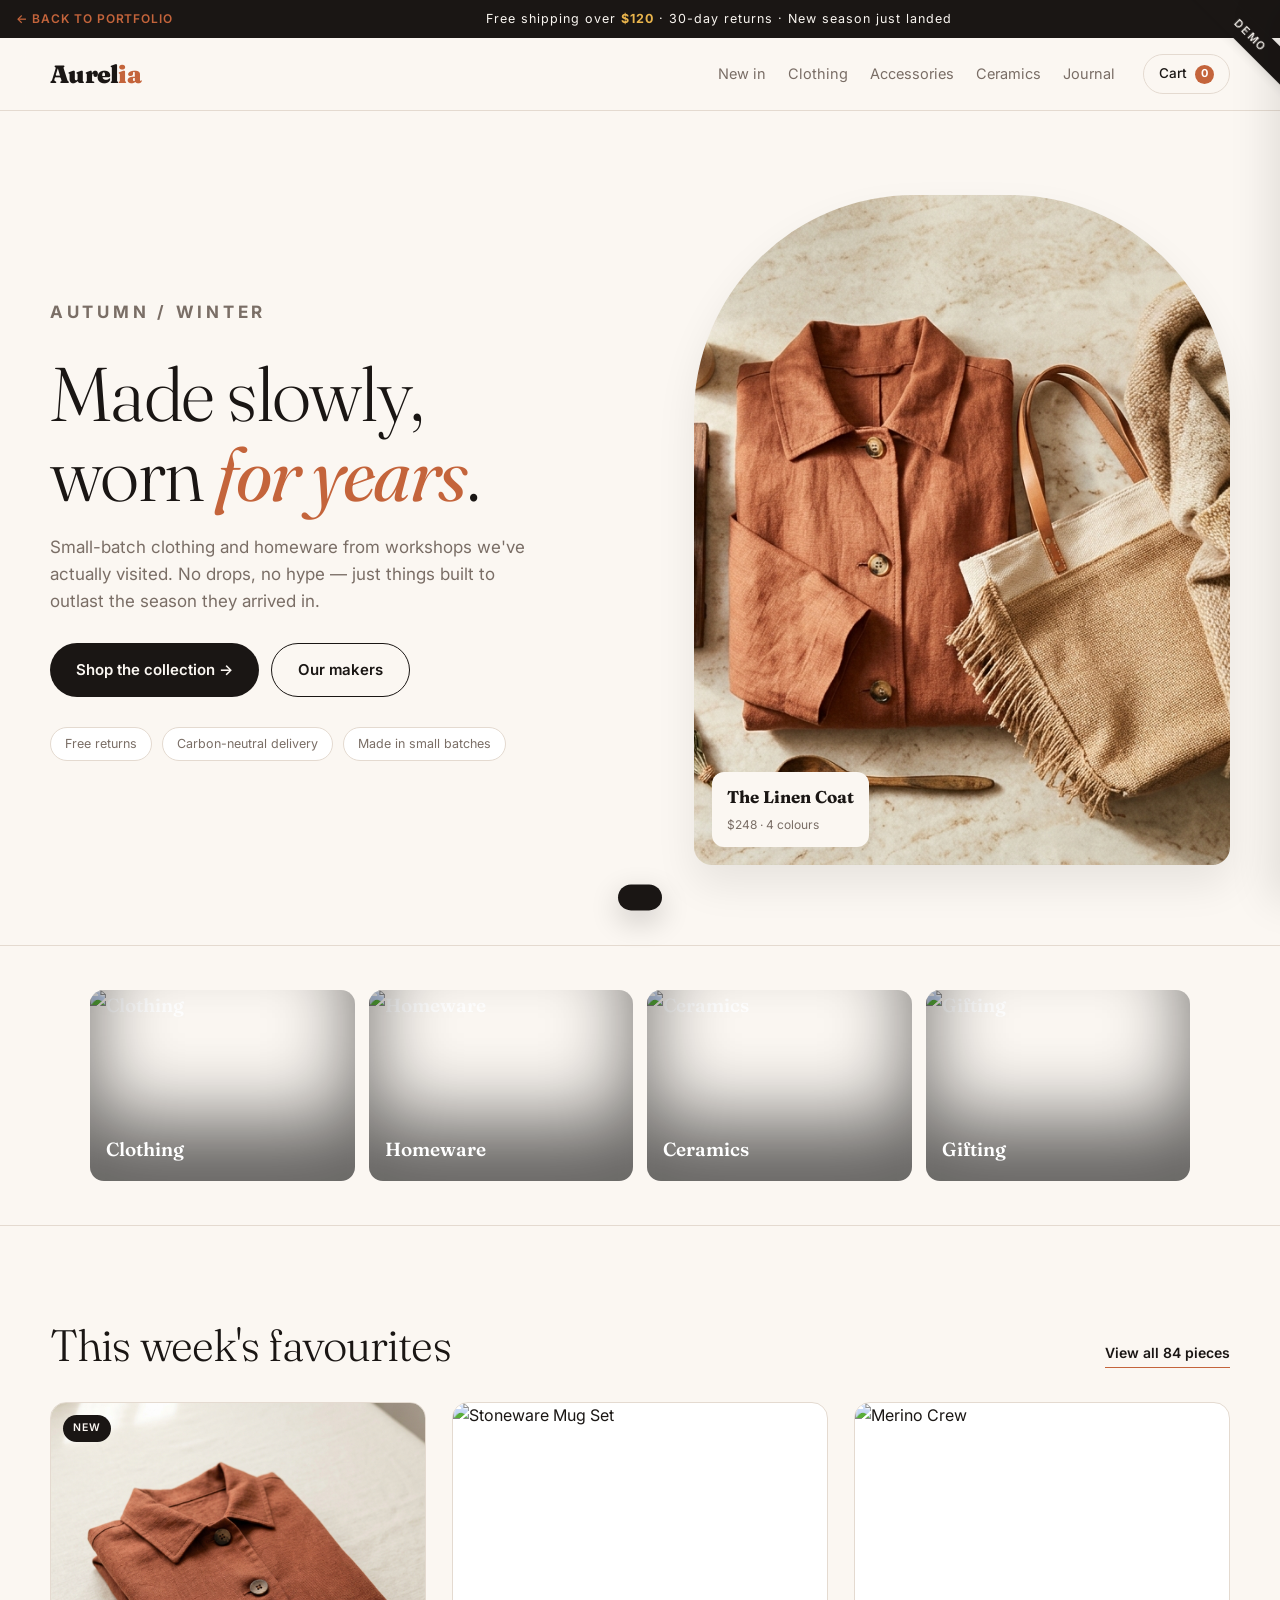
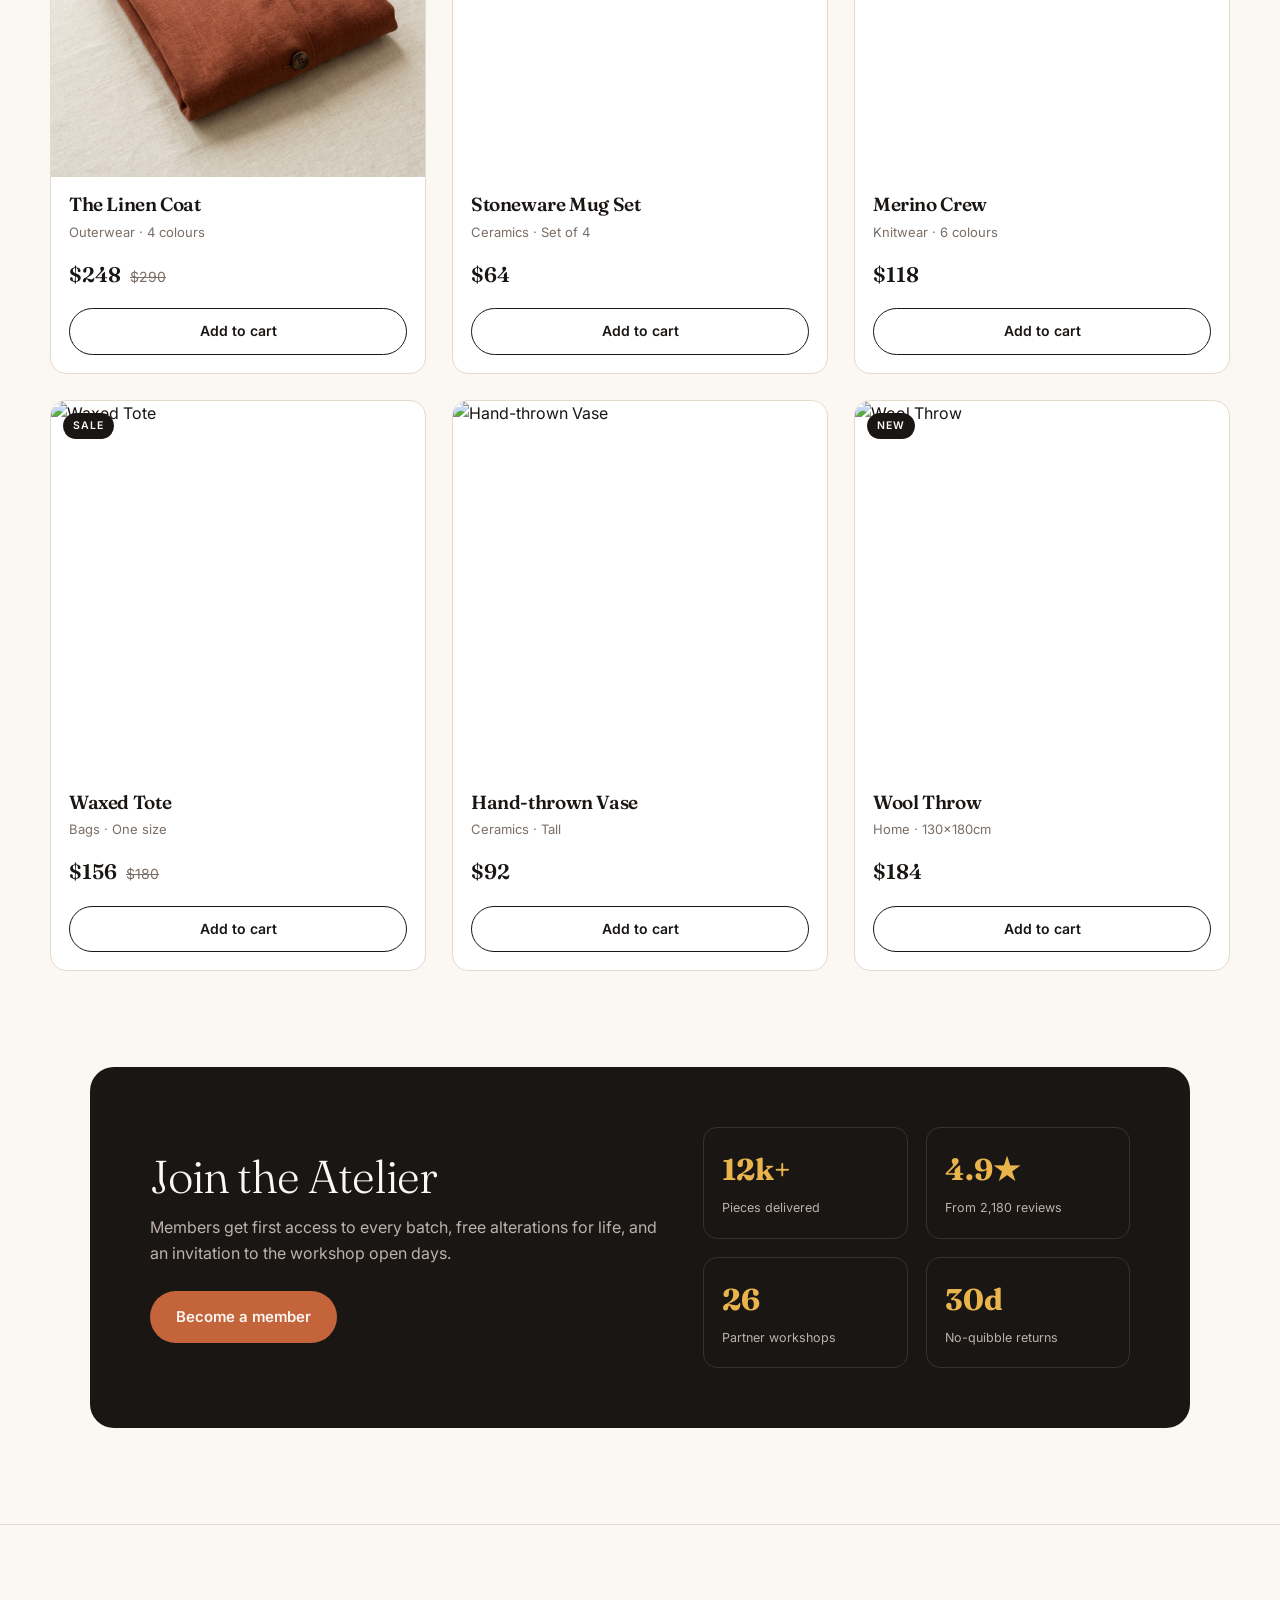
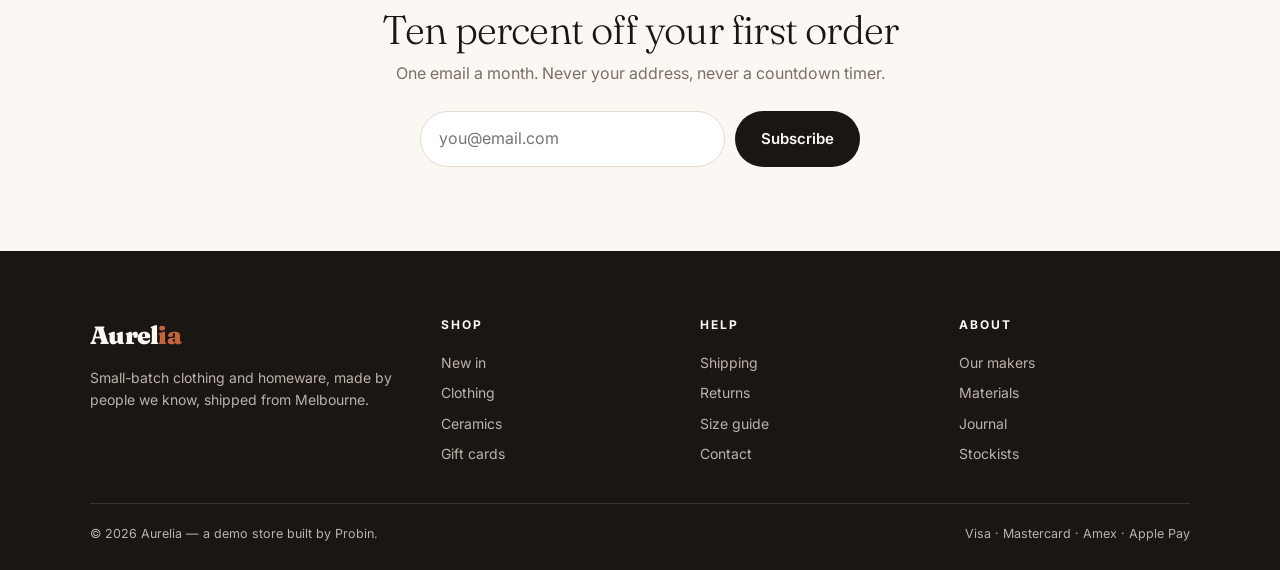
==== demos/ecommerce.html @ 13bdb017 "feat: improve all six portfolio demo websites with premium designs and high-quality imagery" ====
<!DOCTYPE html>
<html lang="en">
<head>
<meta charset="UTF-8" />
<meta name="viewport" content="width=device-width, initial-scale=1" />
<title>Aurelia — Online store demo</title>
<meta name="robots" content="noindex" />
<link rel="preconnect" href="https://fonts.googleapis.com" />
<link rel="preconnect" href="https://fonts.gstatic.com" crossorigin />
<link href="https://fonts.googleapis.com/css2?family=Fraunces:opsz,wght@9..144,300;9..144,400;9..144,600;9..144,900&family=Inter:wght@300;400;500;600;700&display=swap" rel="stylesheet" />
<style>
*,*::before,*::after{box-sizing:border-box}
*{margin:0;padding:0}
:root{
  --paper:#FBF7F2; --ink:#1A1614; --muted:#7A6E66; --line:#E4DAD0;
  --clay:#C4643B; --clay-dk:#A24E2B; --sage:#6F7A5A; --sage-dk:#566143;
}
body{background:var(--paper);color:var(--ink);font:400 16px/1.6 Inter,system-ui,sans-serif;-webkit-font-smoothing:antialiased;overflow-x:hidden}
img{display:block;width:100%;height:100%;object-fit:cover;transition:transform 0.6s cubic-bezier(0.16, 1, 0.3, 1)}
a{color:inherit;text-decoration:none}
button{font:inherit;color:inherit;background:none;border:none;cursor:pointer;outline:none}
h1,h2,h3{font-family:Fraunces,Georgia,serif;font-weight:400;line-height:1.05;letter-spacing:-.02em}

/* Scroll Animation classes */
.reveal {
  opacity: 0;
  transform: translateY(30px);
  transition: opacity 0.8s cubic-bezier(0.16, 1, 0.3, 1), transform 0.8s cubic-bezier(0.16, 1, 0.3, 1);
}
.reveal.active {
  opacity: 1;
  transform: translateY(0);
}

.wrap{width:100%;max-width:1180px;margin-inline:auto;padding-inline:clamp(18px,4vw,40px)}

.ribbon{position:fixed;right:-46px;top:22px;z-index:99;transform:rotate(45deg);background:var(--ink);color:var(--paper);
  font:600 11px/1 Inter,sans-serif;letter-spacing:.16em;text-transform:uppercase;padding:8px 56px;box-shadow: 0 2px 10px rgba(0,0,0,0.1)}

.back-to-portfolio{
  display:inline-flex;
  align-items:center;
  gap:6px;
  font-size:12px;
  font-weight:600;
  text-transform:uppercase;
  letter-spacing:0.08em;
  color:var(--clay);
  transition:color 0.25s, transform 0.25s;
}
.back-to-portfolio:hover{
  color:var(--ink);
  transform:translateX(-3px);
}

.bar{background:var(--ink);color:var(--paper);text-align:center;font-size:12.5px;letter-spacing:.08em;padding:9px 16px;display:flex;justify-content:space-between;align-items:center}
.bar b{color:#E9B44C}

header{position:sticky;top:0;z-index:50;background:color-mix(in srgb,var(--paper) 92%,transparent);
  backdrop-filter:blur(12px);border-bottom:1px solid var(--line);transition:background 0.3s}
.nav{display:flex;align-items:center;gap:28px;padding:16px 0}
.logo{font-family:Fraunces;font-weight:900;font-size:25px;letter-spacing:-.03em}
.logo span{color:var(--clay)}
.menu{display:flex;gap:22px;margin-left:auto;font-size:14.5px}
.menu a{position:relative;padding:4px 0;color:var(--muted);transition:color .2s}
.menu a::after{content:'';position:absolute;left:0;right:0;bottom:0;height:1px;background:var(--clay);transform:scaleX(0);transition:transform .3s}
.menu a:hover{color:var(--ink)}.menu a:hover::after{transform:scaleX(1)}
.tools{display:flex;align-items:center;gap:14px}
.cart{position:relative;display:flex;align-items:center;gap:8px;border:1px solid var(--line);border-radius:99px;padding:8px 15px;font-size:13.5px;font-weight:500;transition:all .25s;background:var(--paper)}
.cart:hover{border-color:var(--ink);transform:translateY(-1px);box-shadow:0 4px 10px rgba(0,0,0,0.05)}
.cart b{min-width:19px;height:19px;border-radius:99px;background:var(--clay);color:#fff;font-size:11px;display:grid;place-items:center;padding:0 4px}

/* Mobile Nav Toggle */
.burger{display:none;flex-direction:column;gap:5px;width:24px;height:24px;justify-content:center;cursor:pointer;z-index:100}
.burger span{display:block;width:100%;height:2px;background:var(--ink);transition:transform 0.3s, opacity 0.3s}

.mobile-overlay{
  position:fixed;inset:0;background:var(--paper);z-index:90;display:flex;flex-direction:column;justify-content:center;align-items:center;gap:28px;
  opacity:0;pointer-events:none;transition:opacity 0.3s ease;padding:40px;
}
.mobile-overlay.active{opacity:1;pointer-events:auto}
.mobile-overlay a{font-family:Fraunces;font-size:32px;color:var(--ink);transition:transform 0.3s}
.mobile-overlay a:hover{color:var(--clay);transform:scale(1.05)}

.hero{padding:clamp(40px,7vw,84px) 0 clamp(48px,7vw,80px)}
.hero-grid{display:grid;grid-template-columns:1.05fr .95fr;gap:clamp(24px,4vw,56px);align-items:center}
.eyebrow{font-size:12px;letter-spacing:.22em;text-transform:uppercase;color:var(--clay);font-weight:700;margin-bottom:18px}
.hero h1{font-size:clamp(40px,6.4vw,76px);margin-bottom:20px;font-weight:300}
.hero h1 em{font-style:italic;color:var(--clay);font-weight:400}
.hero p{color:var(--muted);font-size:17px;max-width:44ch;margin-bottom:28px}
.cta{display:flex;gap:12px;flex-wrap:wrap}
.btn{display:inline-flex;align-items:center;gap:9px;padding:14px 26px;border-radius:99px;font-weight:600;font-size:15px;transition:transform .25s,background .25s,color .25s}
.btn-fill{background:var(--ink);color:var(--paper)}
.btn-fill:hover{background:var(--clay);transform:translateY(-2px);box-shadow:0 8px 20px rgba(196,100,59,0.2)}
.btn-line{border:1px solid var(--ink)}
.btn-line:hover{background:var(--ink);color:var(--paper);transform:translateY(-2px)}
.hero-art{position:relative;aspect-ratio:4/5;border-radius:220px 220px 18px 18px;overflow:hidden;box-shadow: 0 20px 40px rgba(0,0,0,0.08)}
.hero-art img{width:100%;height:100%;object-fit:cover}
.hero-art .tagit{position:absolute;left:18px;bottom:18px;z-index:2;background:var(--paper);border-radius:12px;padding:11px 15px;box-shadow:0 10px 20px rgba(0,0,0,0.05)}
.hero-art .tagit b{display:block;font-family:Fraunces;font-size:17px}
.hero-art .tagit span{font-size:12px;color:var(--muted)}
.strip{display:flex;gap:10px;flex-wrap:wrap;margin-top:30px}
.strip span{font-size:12.5px;color:var(--muted);border:1px solid var(--line);border-radius:99px;padding:6px 14px;background:#fff}

.cats{padding:clamp(30px,4vw,44px) 0;border-block:1px solid var(--line)}
.cats-in{display:grid;grid-template-columns:repeat(4,1fr);gap:14px}
.cat{position:relative;aspect-ratio:1/.72;border-radius:14px;overflow:hidden;display:flex;align-items:flex-end;padding:16px;
  color:#fff;font-family:Fraunces;font-size:19px;font-weight:600;box-shadow:inset 0 -60px 80px rgba(0,0,0,0.6);transition:all 0.4s ease}
.cat img{position:absolute;inset:0;z-index:-1;width:100%;height:100%;object-fit:cover;transition:transform 0.6s}
.cat:hover{transform:translateY(-4px);box-shadow:inset 0 -60px 80px rgba(0,0,0,0.4), 0 10px 20px rgba(0,0,0,0.1)}
.cat:hover img{transform:scale(1.08)}

.sec{padding:clamp(56px,8vw,96px) 0}
.sec-head{display:flex;align-items:flex-end;justify-content:space-between;gap:20px;margin-bottom:34px;flex-wrap:wrap}
.sec-head h2{font-size:clamp(28px,4vw,44px);font-weight:300}
.sec-head a{font-size:14px;font-weight:600;border-bottom:1px solid var(--clay);padding-bottom:2px;transition:color 0.25s}
.sec-head a:hover{color:var(--clay)}
.grid{display:grid;grid-template-columns:repeat(3,1fr);gap:clamp(16px,2.2vw,26px)}
.card{background:#fff;border:1px solid var(--line);border-radius:16px;overflow:hidden;display:flex;flex-direction:column;transition:box-shadow .35s,transform .35s}
.card:hover{transform:translateY(-5px);box-shadow:0 22px 50px -28px rgba(26,22,20,.4)}
.shot{aspect-ratio:1/1;position:relative;overflow:hidden}
.shot img{width:100%;height:100%;object-fit:cover}
.badge{position:absolute;top:12px;left:12px;background:var(--ink);color:var(--paper);font-size:10.5px;letter-spacing:.1em;
  text-transform:uppercase;padding:5px 10px;border-radius:99px;font-weight:600;z-index:2}
.card-b{padding:18px;display:flex;flex-direction:column;gap:7px;flex:1}
.card-b h3{font-size:19px;font-family:Fraunces;font-weight:600}
.card-b .m{font-size:13px;color:var(--muted)}
.price{display:flex;align-items:baseline;gap:9px;margin-top:auto;padding-top:8px}
.price b{font-family:Fraunces;font-size:21px;font-weight:600}
.price s{color:var(--muted);font-size:14px}
.add{width:100%;margin-top:10px;padding:11px;border-radius:99px;border:1px solid var(--ink);font-weight:600;font-size:14px;transition:background .25s,color .25s}
.add:hover{background:var(--ink);color:var(--paper)}
.add.on{background:var(--sage);border-color:var(--sage);color:#fff}

.promo{background:var(--ink);color:var(--paper);border-radius:24px;padding:clamp(34px,5vw,60px);display:grid;
  grid-template-columns:1.1fr .9fr;gap:32px;align-items:center}
.promo h2{font-size:clamp(28px,4vw,46px);margin-bottom:14px;font-weight:300}
.promo p{color:#BDB2A9;margin-bottom:24px}
.promo .btn-fill{background:var(--clay)}
.promo .btn-fill:hover{background:#E9B44C;color:var(--ink)}
.promo-stats{display:grid;grid-template-columns:repeat(2,1fr);gap:18px}
.stat{border:1px solid #3A322D;border-radius:14px;padding:18px;transition:border-color 0.3s}
.stat:hover{border-color:var(--clay)}
.stat b{display:block;font-family:Fraunces;font-size:30px;color:#E9B44C}
.stat span{font-size:12.5px;color:#BDB2A9}

.news{text-align:center;padding:clamp(48px,7vw,84px) 0;border-top:1px solid var(--line)}
.news h2{font-size:clamp(26px,3.6vw,40px);margin-bottom:10px;font-weight:300}
.news p{color:var(--muted);margin-bottom:24px}
.form{display:flex;gap:10px;max-width:440px;margin-inline:auto}
.form input{flex:1;padding:14px 18px;border:1px solid var(--line);border-radius:99px;background:#fff;font:inherit}
.form input:focus{outline:none;border-color:var(--clay)}

footer{background:var(--ink);color:#BDB2A9;padding:clamp(40px,6vw,64px) 0 26px;font-size:14px}
.fgrid{display:grid;grid-template-columns:1.4fr repeat(3,1fr);gap:28px;margin-bottom:34px}
.fgrid h4{color:var(--paper);font-family:Inter;font-size:12px;letter-spacing:.16em;text-transform:uppercase;margin-bottom:14px}
.fgrid a{display:block;padding:4px 0;transition:color .2s}.fgrid a:hover{color:#E9B44C}
.fbase{border-top:1px solid #3A322D;padding-top:20px;display:flex;justify-content:space-between;gap:14px;flex-wrap:wrap;font-size:12.5px}

/* Toast styling */
.toast{position:fixed;left:50%;bottom:26px;transform:translate(-50%,140%);background:var(--ink);color:var(--paper);
  padding:13px 22px;border-radius:99px;font-size:14px;font-weight:500;z-index:100;transition:transform .45s cubic-bezier(.34,1.56,.64,1);box-shadow: 0 10px 30px rgba(0,0,0,0.2)}
.toast.on{transform:translate(-50%,0)}

/* Cart Drawer panel */
.cart-drawer{
  position:fixed;right:0;top:0;bottom:0;width:100%;max-width:420px;background:var(--paper);z-index:100;
  box-shadow:-10px 0 40px rgba(0,0,0,0.1);display:flex;flex-direction:column;
  transform:translateX(100%);transition:transform 0.4s cubic-bezier(0.16, 1, 0.3, 1);
}
.cart-drawer.active{transform:translateX(0)}
.cart-drawer-overlay{
  position:fixed;inset:0;background:rgba(0,0,0,0.4);z-index:99;
  opacity:0;pointer-events:none;transition:opacity 0.4s ease;
}
.cart-drawer-overlay.active{opacity:1;pointer-events:auto}
.cart-head{padding:24px;border-bottom:1px solid var(--line);display:flex;justify-content:space-between;align-items:center}
.cart-head h3{font-family:Fraunces;font-size:24px}
.cart-close{font-size:20px;cursor:pointer}
.cart-items{flex:1;overflow-y:auto;padding:24px;display:flex;flex-direction:column;gap:18px}
.cart-item{display:flex;gap:14px;align-items:center;border-bottom:1px solid var(--line);padding-bottom:14px}
.cart-item-img{width:64px;height:64px;border-radius:8px;overflow:hidden;background:#ccc}
.cart-item-info{flex:1}
.cart-item-info h4{font-size:15px;font-weight:600}
.cart-item-info p{font-size:12px;color:var(--muted)}
.cart-item-price{font-weight:600}
.cart-item-remove{font-size:12px;color:var(--clay);cursor:pointer;margin-top:4px;display:inline-block}
.cart-foot{padding:24px;border-top:1px solid var(--line);background:#fff}
.cart-total{display:flex;justify-content:space-between;font-weight:600;font-size:18px;margin-bottom:18px}
.cart-checkout{width:100%;background:var(--ink);color:var(--paper);padding:14px;border-radius:99px;font-weight:600;text-align:center;display:block}
.cart-checkout:hover{background:var(--clay);box-shadow:0 4px 12px rgba(196,100,59,0.2)}
.empty-cart-msg{text-align:center;color:var(--muted);margin-top:40px}

/* Quick Back to Top button */
.back-to-top{
  position:fixed;bottom:26px;right:26px;width:44px;height:44px;border-radius:50%;background:#fff;border:1px solid var(--line);
  display:grid;place-items:center;box-shadow:0 4px 12px rgba(0,0,0,0.05);z-index:45;cursor:pointer;
  opacity:0;transform:translateY(10px);transition:all 0.3s ease;
}
.back-to-top.active{opacity:1;transform:translateY(0)}
.back-to-top:hover{transform:translateY(-2px);border-color:var(--ink)}

@media(max-width:900px){
  .hero-grid,.promo{grid-template-columns:1fr}
  .grid{grid-template-columns:repeat(2,1fr)}
  .cats-in{grid-template-columns:repeat(2,1fr)}
  .fgrid{grid-template-columns:1fr 1fr}
  .menu{display:none}
  .burger{display:flex}
}
@media(max-width:560px){
  .grid{grid-template-columns:1fr}
  .hero-art{aspect-ratio:1/1;border-radius:18px}
  .bar{flex-direction:column;gap:6px;font-size:11.5px}
}
</style>
</head>
<body>
<div class="ribbon">Demo</div>
<div class="bar">
  <a href="../index.html#demos" class="back-to-portfolio">← Back to Portfolio</a>
  <span>Free shipping over <b>$120</b> · 30-day returns · New season just landed</span>
  <span style="opacity: 0"></span>
</div>

<header>
  <div class="wrap nav">
    <div class="logo">Aurel<span>ia</span></div>
    <nav class="menu">
      <a href="#shop">New in</a><a href="#shop">Clothing</a><a href="#shop">Accessories</a><a href="#shop">Ceramics</a><a href="#shop">Journal</a>
    </nav>
    <div class="tools">
      <button class="cart" id="cart-trigger">Cart <b id="count">0</b></button>
      <div class="burger" id="burger-menu">
        <span></span>
        <span></span>
        <span></span>
      </div>
    </div>
  </div>
</header>

<!-- Mobile Overlay Navigation -->
<div class="mobile-overlay" id="mobile-overlay">
  <a href="../index.html#demos" style="font-size: 16px; margin-bottom: 20px; font-family: Inter; font-weight: 600;">← Back to Portfolio</a>
  <a href="#shop" onclick="toggleMobileMenu()">New in</a>
  <a href="#shop" onclick="toggleMobileMenu()">Clothing</a>
  <a href="#shop" onclick="toggleMobileMenu()">Accessories</a>
  <a href="#shop" onclick="toggleMobileMenu()">Ceramics</a>
  <a href="#shop" onclick="toggleMobileMenu()">Journal</a>
</div>

<!-- Cart Drawer -->
<div class="cart-drawer-overlay" id="cart-overlay"></div>
<div class="cart-drawer" id="cart-drawer">
  <div class="cart-head">
    <h3>Shopping Bag</h3>
    <button class="cart-close" id="cart-close">✕</button>
  </div>
  <div class="cart-items" id="cart-drawer-items">
    <p class="empty-cart-msg">Your shopping bag is empty.</p>
  </div>
  <div class="cart-foot">
    <div class="cart-total">
      <span>Subtotal</span>
      <span id="cart-subtotal">$0</span>
    </div>
    <button class="cart-checkout" onclick="checkout()">Proceed to Checkout</button>
  </div>
</div>

<section class="hero wrap reveal">
  <div class="hero-grid">
    <div>
      <p class="eyebrow">Autumn / Winter</p>
      <h1>Made slowly,<br />worn <em>for years</em>.</h1>
      <p>Small-batch clothing and homeware from workshops we've actually visited. No drops, no hype — just things built to outlast the season they arrived in.</p>
      <div class="cta">
        <a class="btn btn-fill" href="#shop">Shop the collection →</a>
        <a class="btn btn-line" href="#">Our makers</a>
      </div>
      <div class="strip"><span>Free returns</span><span>Carbon-neutral delivery</span><span>Made in small batches</span></div>
    </div>
    <div class="hero-art">
      <img src="img/hero_store.jpg" alt="Aurelia lifestyle collection" loading="eager" />
      <div class="tagit"><b>The Linen Coat</b><span>$248 · 4 colours</span></div>
    </div>
  </div>
</section>

<section class="cats reveal">
  <div class="wrap cats-in">
    <a class="cat" href="#shop">
      <img src="https://images.unsplash.com/photo-1434389677669-e08b4cac3105?q=80&w=600&auto=format&fit=crop" alt="Clothing" />
      Clothing
    </a>
    <a class="cat" href="#shop">
      <img src="https://images.unsplash.com/photo-1513519245088-0e12902e5a38?q=80&w=600&auto=format&fit=crop" alt="Homeware" />
      Homeware
    </a>
    <a class="cat" href="#shop">
      <img src="https://images.unsplash.com/photo-1612196808214-b8e1d6145a8c?q=80&w=600&auto=format&fit=crop" alt="Ceramics" />
      Ceramics
    </a>
    <a class="cat" href="#shop">
      <img src="https://images.unsplash.com/photo-1549465220-1a8b9238cd48?q=80&w=600&auto=format&fit=crop" alt="Gifting" />
      Gifting
    </a>
  </div>
</section>

<section class="sec wrap reveal" id="shop">
  <div class="sec-head">
    <h2>This week's favourites</h2>
    <a href="#">View all 84 pieces</a>
  </div>
  <div class="grid" id="grid"></div>
</section>

<section class="wrap reveal" style="padding-bottom:clamp(56px,8vw,96px)">
  <div class="promo">
    <div>
      <h2>Join the Atelier</h2>
      <p>Members get first access to every batch, free alterations for life, and an invitation to the workshop open days.</p>
      <a class="btn btn-fill" href="#">Become a member</a>
    </div>
    <div class="promo-stats">
      <div class="stat"><b>12k+</b><span>Pieces delivered</span></div>
      <div class="stat"><b>4.9★</b><span>From 2,180 reviews</span></div>
      <div class="stat"><b>26</b><span>Partner workshops</span></div>
      <div class="stat"><b>30d</b><span>No-quibble returns</span></div>
    </div>
  </div>
</section>

<section class="news reveal">
  <div class="wrap">
    <h2>Ten percent off your first order</h2>
    <p>One email a month. Never your address, never a countdown timer.</p>
    <form class="form" onsubmit="event.preventDefault();toast('Thanks — check your inbox for the code.')">
      <input type="email" placeholder="you@email.com" required aria-label="Email" />
      <button class="btn btn-fill" type="submit">Subscribe</button>
    </form>
  </div>
</section>

<footer>
  <div class="wrap">
    <div class="fgrid">
      <div>
        <div class="logo" style="color:var(--paper);margin-bottom:12px">Aurel<span>ia</span></div>
        <p style="max-width:34ch">Small-batch clothing and homeware, made by people we know, shipped from Melbourne.</p>
      </div>
      <div><h4>Shop</h4><a href="#">New in</a><a href="#">Clothing</a><a href="#">Ceramics</a><a href="#">Gift cards</a></div>
      <div><h4>Help</h4><a href="#">Shipping</a><a href="#">Returns</a><a href="#">Size guide</a><a href="#">Contact</a></div>
      <div><h4>About</h4><a href="#">Our makers</a><a href="#">Materials</a><a href="#">Journal</a><a href="#">Stockists</a></div>
    </div>
    <div class="fbase">
      <span>© 2026 Aurelia — a demo store built by Probin.</span>
      <span>Visa · Mastercard · Amex · Apple Pay</span>
    </div>
  </div>
</footer>

<div class="toast" id="toast"></div>
<button class="back-to-top" id="back-to-top" aria-label="Scroll to top">↑</button>

<script>
const PRODUCTS = [
  { n:'The Linen Coat',      c:'Outerwear · 4 colours', p:248, was:290, tag:'New',  img:'img/product_1.jpg' },
  { n:'Stoneware Mug Set',   c:'Ceramics · Set of 4',   p:64,  tag:'',     img:'https://images.unsplash.com/photo-1514228742587-6b1558fcca3d?q=80&w=600&auto=format&fit=crop' },
  { n:'Merino Crew',         c:'Knitwear · 6 colours',  p:118, tag:'',     img:'https://images.unsplash.com/photo-1620799140408-edc6dcb6d633?q=80&w=600&auto=format&fit=crop' },
  { n:'Waxed Tote',          c:'Bags · One size',       p:156, was:180, tag:'Sale', img:'https://images.unsplash.com/photo-1544816155-12df9643f363?q=80&w=600&auto=format&fit=crop' },
  { n:'Hand-thrown Vase',    c:'Ceramics · Tall',       p:92,  tag:'',     img:'https://images.unsplash.com/photo-1578500494198-246f612d3b3d?q=80&w=600&auto=format&fit=crop' },
  { n:'Wool Throw',          c:'Home · 130×180cm',      p:184, tag:'New',  img:'https://images.unsplash.com/photo-1580301762395-21ce84d00bc6?q=80&w=600&auto=format&fit=crop' }
];

let cartList = [];

// Render grid
document.getElementById('grid').innerHTML = PRODUCTS.map((p, i) => `
  <article class="card">
    <div class="shot">
      ${p.tag ? `<span class="badge">${p.tag}</span>` : ''}
      <img src="${p.img}" alt="${p.n}" loading="lazy" />
    </div>
    <div class="card-b">
      <h3>${p.n}</h3>
      <p class="m">${p.c}</p>
      <div class="price"><b>$${p.p}</b>${p.was ? `<s>$${p.was}</s>` : ''}</div>
      <button class="add" data-i="${i}">Add to cart</button>
    </div>
  </article>`).join('');

// Navigation Interactions
const burgerMenu = document.getElementById('burger-menu');
const mobileOverlay = document.getElementById('mobile-overlay');

function toggleMobileMenu() {
  const isActive = mobileOverlay.classList.toggle('active');
  burgerMenu.children[0].style.transform = isActive ? 'rotate(45deg) translate(5px, 5px)' : 'none';
  burgerMenu.children[1].style.opacity = isActive ? '0' : '1';
  burgerMenu.children[2].style.transform = isActive ? 'rotate(-45deg) translate(5px, -5px)' : 'none';
}
burgerMenu.addEventListener('click', toggleMobileMenu);

// Cart drawer state management
const cartTrigger = document.getElementById('cart-trigger');
const cartDrawer = document.getElementById('cart-drawer');
const cartOverlay = document.getElementById('cart-overlay');
const cartClose = document.getElementById('cart-close');
const cartDrawerItems = document.getElementById('cart-drawer-items');
const cartSubtotalElement = document.getElementById('cart-subtotal');
const countElement = document.getElementById('count');

function updateCartUI() {
  const totalItemsCount = cartList.reduce((acc, curr) => acc + curr.quantity, 0);
  countElement.textContent = totalItemsCount;

  if (cartList.length === 0) {
    cartDrawerItems.innerHTML = `<p class="empty-cart-msg">Your shopping bag is empty.</p>`;
    cartSubtotalElement.textContent = '$0';
    return;
  }

  cartDrawerItems.innerHTML = cartList.map((item, index) => `
    <div class="cart-item">
      <div class="cart-item-img">
        <img src="${item.img}" alt="${item.n}" />
      </div>
      <div class="cart-item-info">
        <h4>${item.n}</h4>
        <p>${item.c}</p>
        <span class="cart-item-remove" onclick="removeFromCart(${index})">Remove</span>
      </div>
      <div class="cart-item-price">
        $${item.p} <small style="color:var(--muted)">x${item.quantity}</small>
      </div>
    </div>
  `).join('');

  const subtotal = cartList.reduce((acc, curr) => acc + (curr.p * curr.quantity), 0);
  cartSubtotalElement.textContent = `$${subtotal}`;
}

window.removeFromCart = function(index) {
  cartList.splice(index, 1);
  updateCartUI();
  toast('Item removed from cart');
};

document.getElementById('grid').addEventListener('click', e => {
  const b = e.target.closest('.add');
  if (!b) return;
  const productIndex = parseInt(b.dataset.i, 10);
  const selectedProduct = PRODUCTS[productIndex];
  
  const existingItemIndex = cartList.findIndex(item => item.n === selectedProduct.n);
  if (existingItemIndex > -1) {
    cartList[existingItemIndex].quantity += 1;
  } else {
    cartList.push({ ...selectedProduct, quantity: 1 });
  }

  b.textContent = 'Added ✓'; b.classList.add('on');
  setTimeout(() => { b.textContent = 'Add to cart'; b.classList.remove('on'); }, 1400);
  toast(`${selectedProduct.n} added to bag.`);
  updateCartUI();
});

cartTrigger.addEventListener('click', () => {
  cartDrawer.classList.add('active');
  cartOverlay.classList.add('active');
});

const closeCart = () => {
  cartDrawer.classList.remove('active');
  cartOverlay.classList.remove('active');
};

cartClose.addEventListener('click', closeCart);
cartOverlay.addEventListener('click', closeCart);

window.checkout = function() {
  if (cartList.length === 0) {
    toast("Add some items first!");
    return;
  }
  toast("Directing you to checkout... (Demo only)");
};

function toast(msg){
  const t = document.getElementById('toast');
  t.textContent = msg; t.classList.add('on');
  clearTimeout(window._tt);
  window._tt = setTimeout(() => t.classList.remove('on'), 2600);
}

// Scroll Reveal Observer
const revealElements = document.querySelectorAll('.reveal');
const observer = new IntersectionObserver((entries) => {
  entries.forEach(entry => {
    if (entry.isIntersecting) {
      entry.target.classList.add('active');
    }
  });
}, { threshold: 0.1 });

revealElements.forEach(el => observer.observe(el));

// Back to Top functionality
const backToTopBtn = document.getElementById('back-to-top');
window.addEventListener('scroll', () => {
  if (window.scrollY > 400) {
    backToTopBtn.classList.add('active');
  } else {
    backToTopBtn.classList.remove('active');
  }
});
backToTopBtn.addEventListener('click', () => {
  window.scrollTo({ top: 0, behavior: 'smooth' });
});
</script>
</body>
</html>
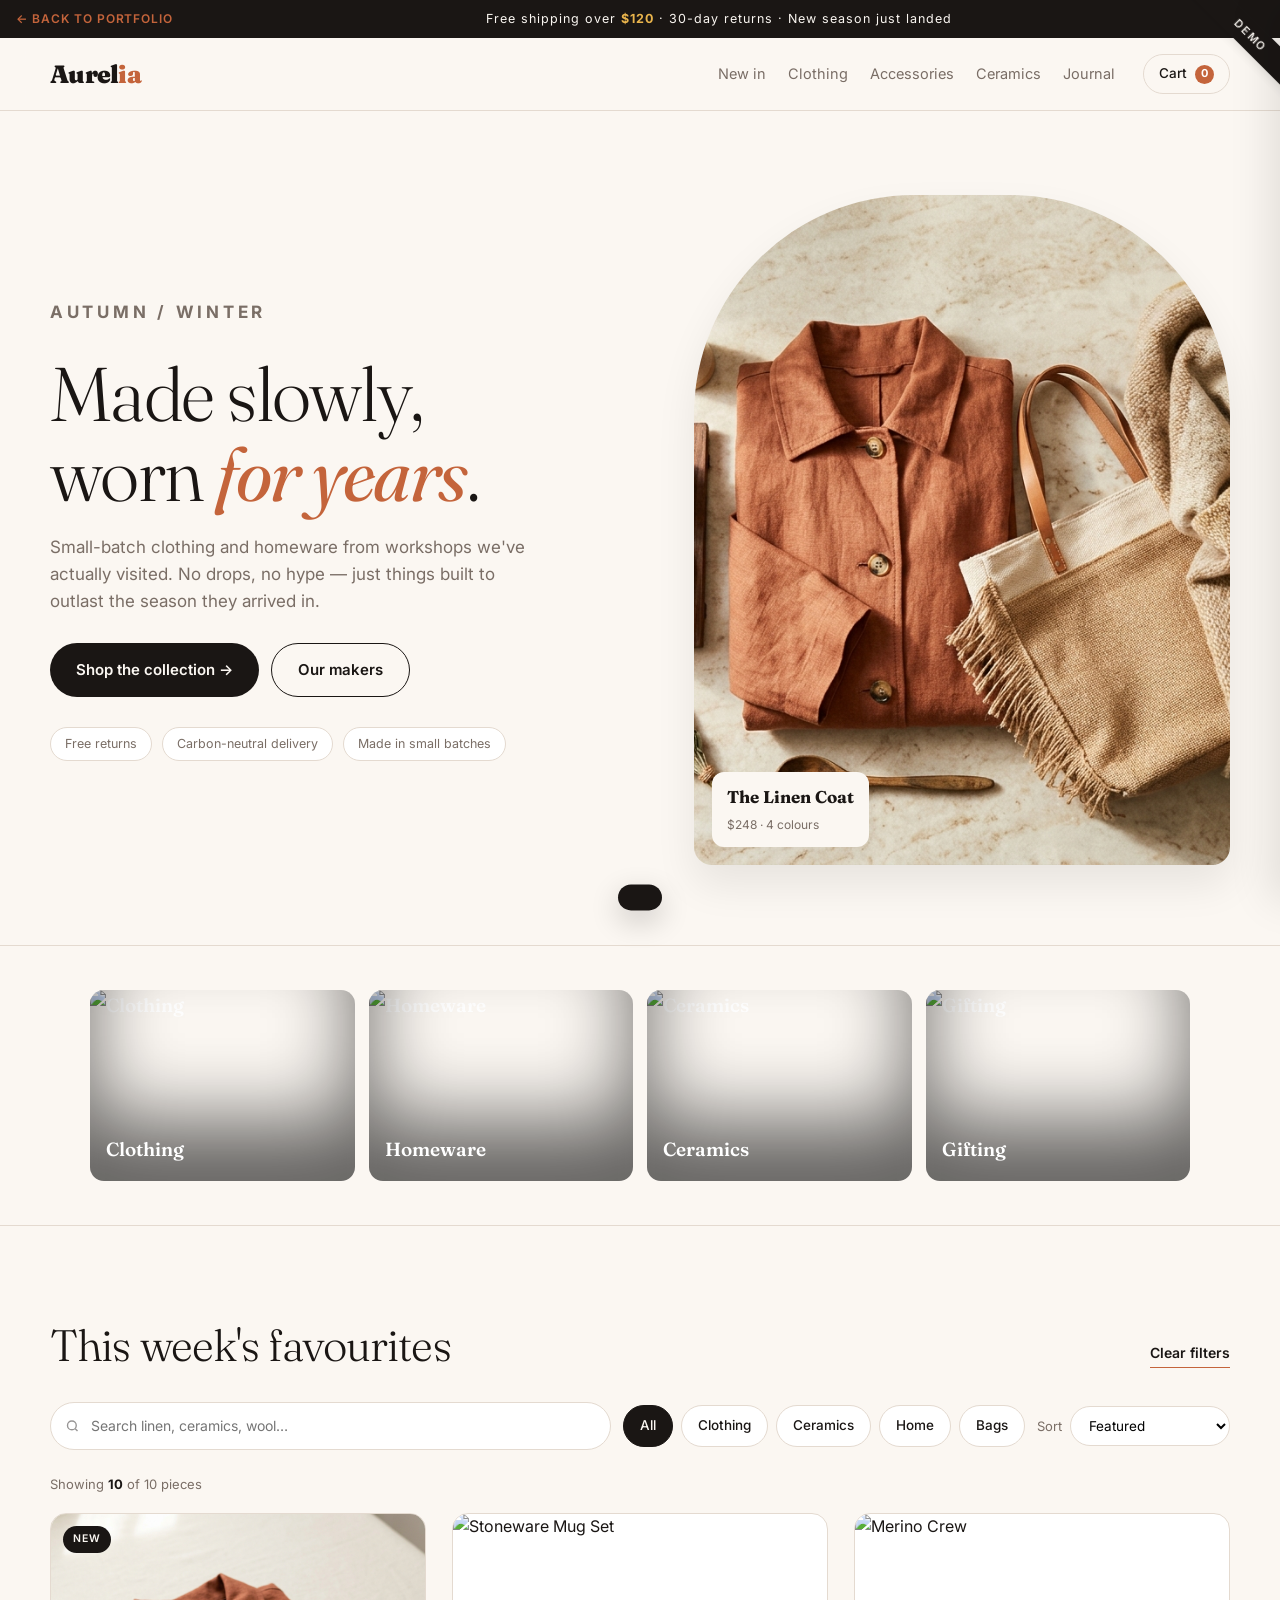
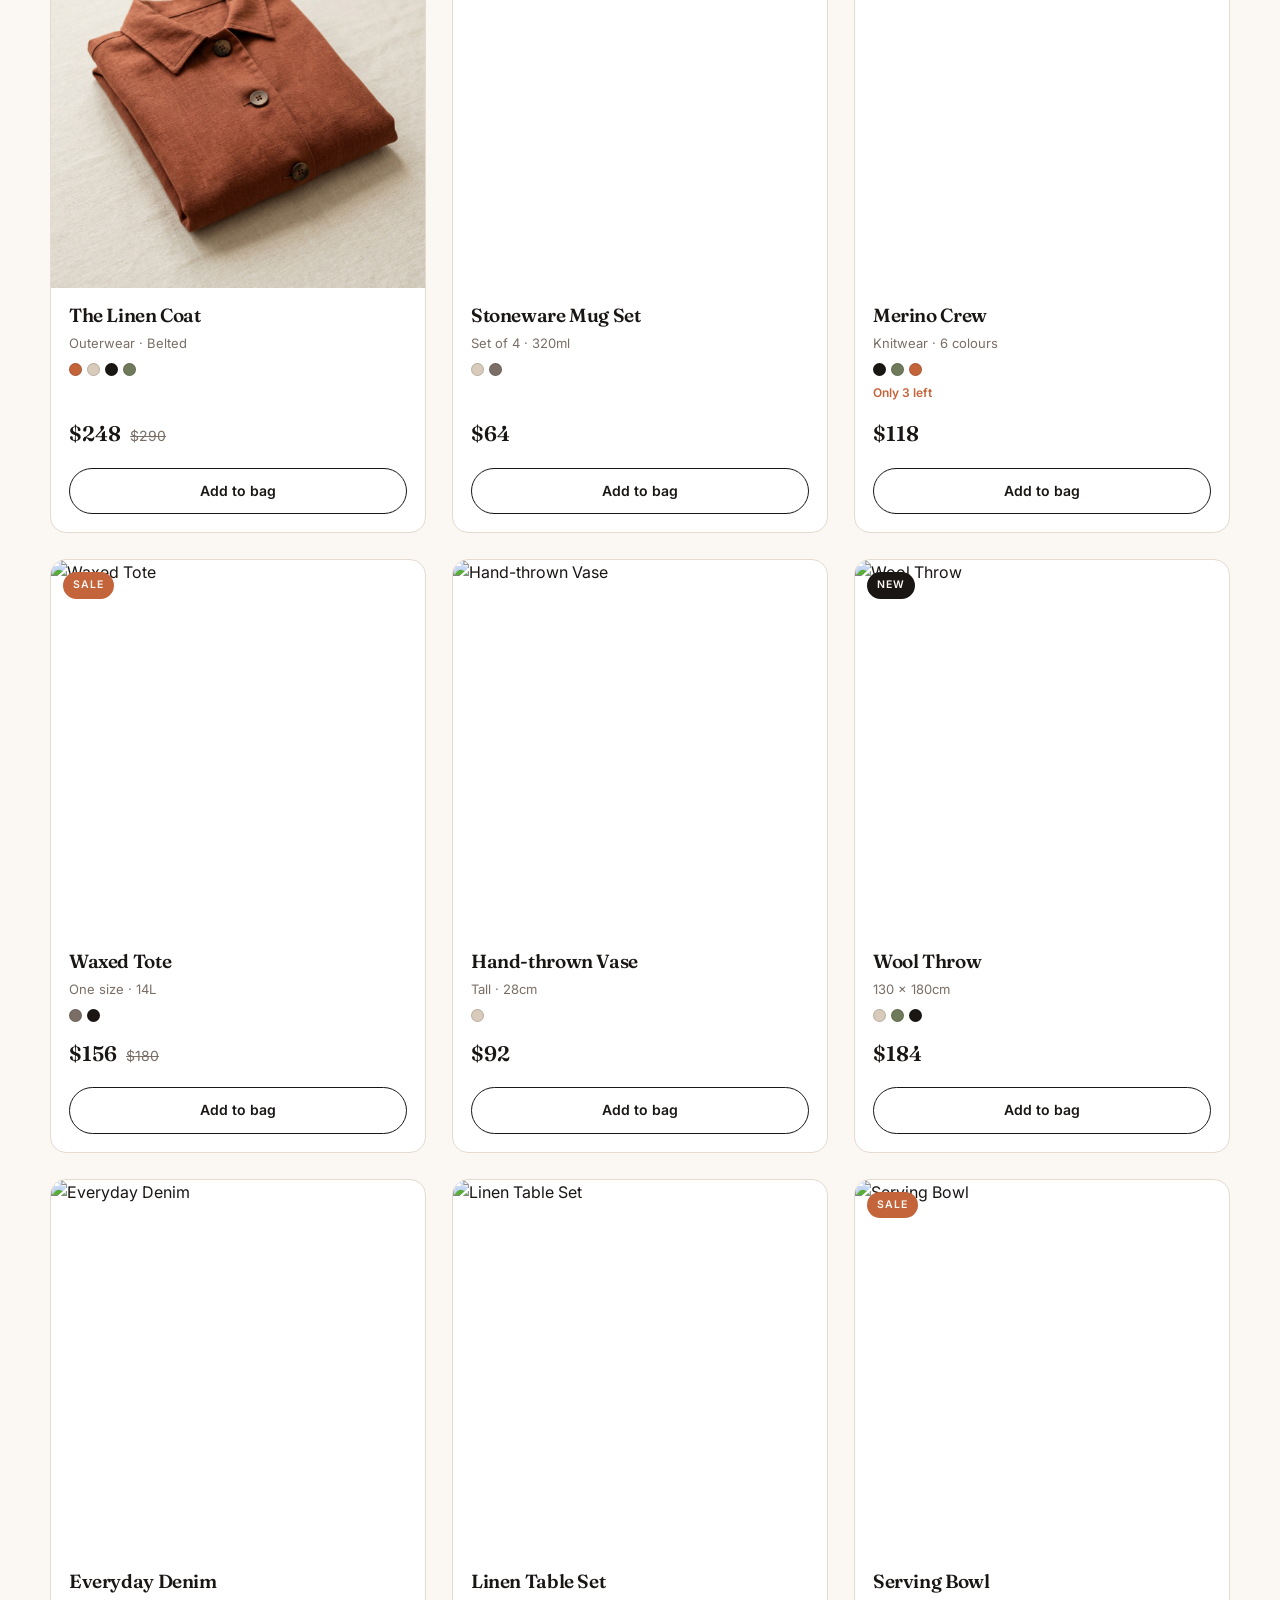
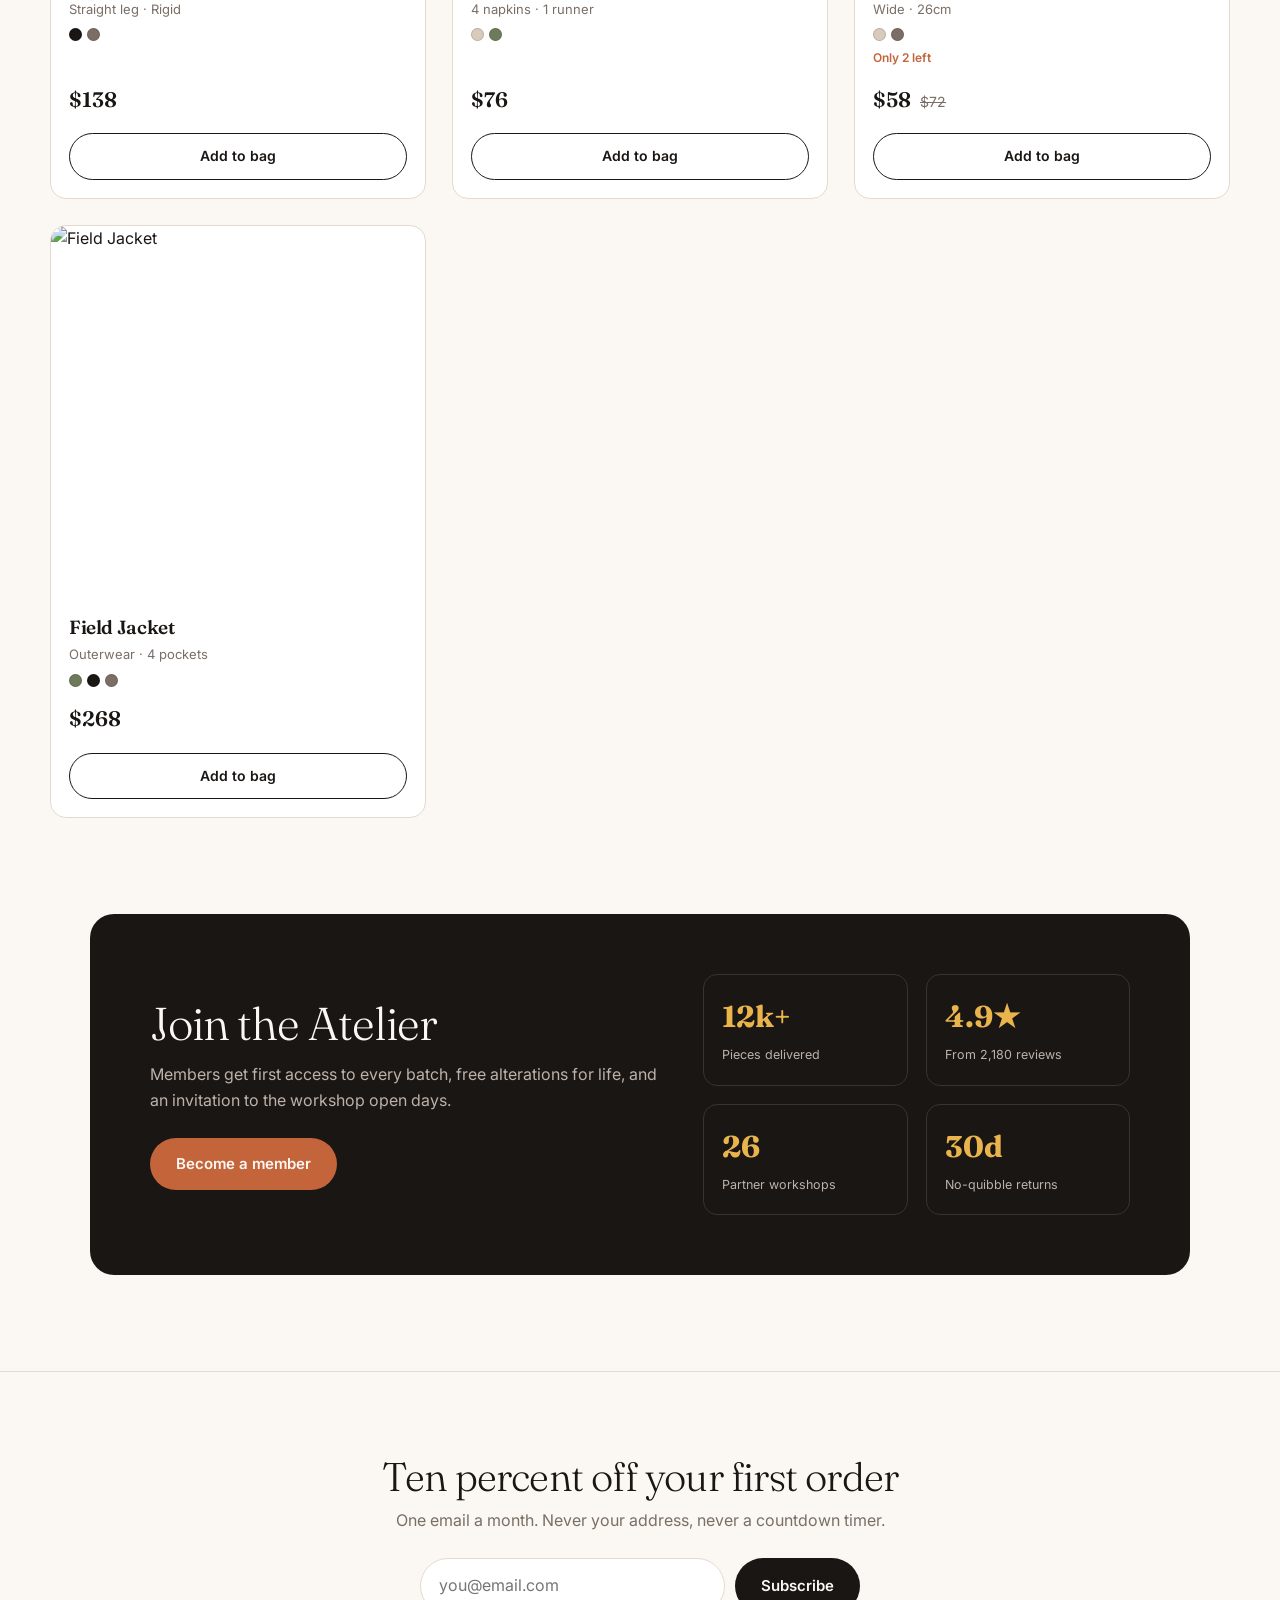
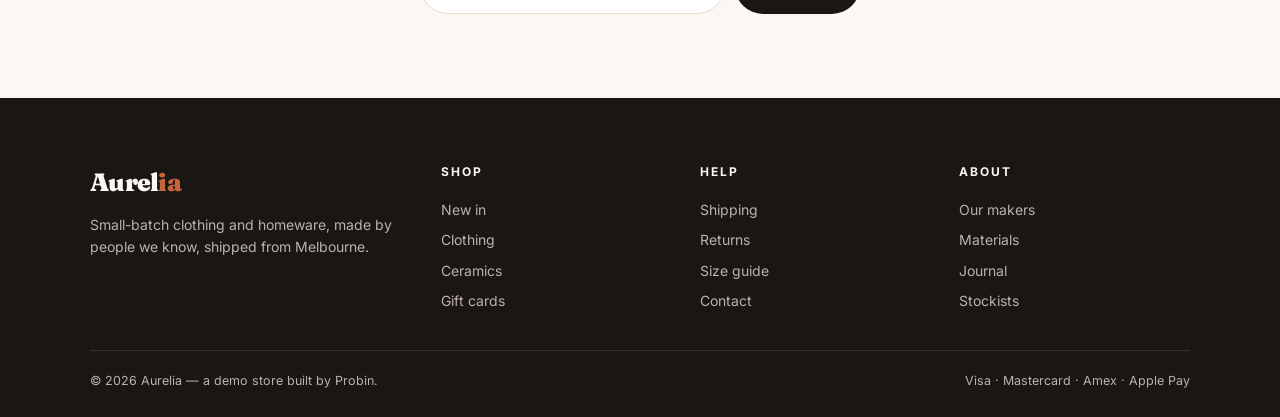
==== commit 9a922e41: "fixing chatbot" ====
--- a/demos/ecommerce.html
+++ b/demos/ecommerce.html
@@ -200,6 +200,102 @@
 .back-to-top.active{opacity:1;transform:translateY(0)}
 .back-to-top:hover{transform:translateY(-2px);border-color:var(--ink)}
 
+/* ── Shop toolbar ─────────────────────────────────────── */
+.shop-tools{display:flex;gap:12px;align-items:center;flex-wrap:wrap;margin-bottom:24px}
+.search{position:relative;flex:1;min-width:210px}
+.search input{width:100%;padding:12px 16px 12px 40px;border:1px solid var(--line);border-radius:99px;background:#fff;font:inherit;font-size:14px}
+.search input:focus{outline:none;border-color:var(--clay)}
+.search svg{position:absolute;left:15px;top:50%;transform:translateY(-50%);opacity:.45}
+.filters{display:flex;gap:8px;flex-wrap:wrap}
+.chipf{padding:9px 16px;border:1px solid var(--line);border-radius:99px;font-size:13.5px;font-weight:500;background:#fff;transition:all .25s}
+.chipf:hover{border-color:var(--ink)}
+.chipf.on{background:var(--ink);border-color:var(--ink);color:var(--paper)}
+.sortbox{display:flex;align-items:center;gap:8px;font-size:13px;color:var(--muted)}
+.sortbox select{padding:10px 14px;border:1px solid var(--line);border-radius:99px;background:#fff;font:inherit;font-size:13.5px;cursor:pointer}
+.sortbox select:focus{outline:none;border-color:var(--clay)}
+.count{font-size:13px;color:var(--muted);margin-bottom:18px}
+.count b{color:var(--ink)}
+.empty-grid{grid-column:1/-1;text-align:center;padding:60px 20px;color:var(--muted)}
+.empty-grid b{display:block;font-family:Fraunces;font-size:22px;color:var(--ink);margin-bottom:8px}
+
+/* ── Card extras ──────────────────────────────────────── */
+.shot .quick{position:absolute;left:12px;right:12px;bottom:12px;padding:10px;border-radius:99px;background:color-mix(in srgb,var(--paper) 94%,transparent);
+  backdrop-filter:blur(6px);font-size:13px;font-weight:600;opacity:0;transform:translateY(8px);transition:all .3s;z-index:2}
+.card:hover .shot .quick{opacity:1;transform:translateY(0)}
+.card:hover .shot img{transform:scale(1.05)}
+.swatches{display:flex;gap:5px;margin-top:2px}
+.sw{width:13px;height:13px;border-radius:50%;border:1px solid rgba(0,0,0,.15)}
+.stock-note{font-size:12px;color:var(--clay);font-weight:600}
+.badge.sale{background:var(--clay)}
+
+/* ── Quick view ───────────────────────────────────────── */
+.qv-overlay{position:fixed;inset:0;background:rgba(26,22,20,.45);z-index:110;opacity:0;pointer-events:none;transition:opacity .35s}
+.qv-overlay.active{opacity:1;pointer-events:auto}
+.qv{position:fixed;left:50%;top:50%;transform:translate(-50%,-46%) scale(.97);z-index:111;width:min(880px,94vw);max-height:92vh;overflow:auto;
+  background:var(--paper);border-radius:20px;display:grid;grid-template-columns:1fr 1fr;opacity:0;pointer-events:none;
+  transition:opacity .35s,transform .35s cubic-bezier(.16,1,.3,1);box-shadow:0 40px 90px -30px rgba(0,0,0,.5)}
+.qv.active{opacity:1;pointer-events:auto;transform:translate(-50%,-50%) scale(1)}
+.qv-img{position:relative;min-height:320px;background:#EFE7DF}
+.qv-img img{width:100%;height:100%;object-fit:cover;border-radius:20px 0 0 20px}
+.qv-body{padding:clamp(22px,3vw,34px);display:flex;flex-direction:column;gap:14px}
+.qv-body h3{font-family:Fraunces;font-size:30px;font-weight:600}
+.qv-cat{font-size:13px;color:var(--muted)}
+.qv-price{display:flex;align-items:baseline;gap:10px}
+.qv-price b{font-family:Fraunces;font-size:27px}
+.qv-price s{color:var(--muted)}
+.qv-desc{font-size:14.5px;color:var(--muted);line-height:1.65}
+.opt-label{font-size:12px;letter-spacing:.14em;text-transform:uppercase;font-weight:700;color:var(--muted);margin-bottom:8px}
+.opts{display:flex;gap:8px;flex-wrap:wrap}
+.opt{min-width:42px;padding:9px 14px;border:1px solid var(--line);border-radius:10px;background:#fff;font-size:13.5px;font-weight:600;transition:all .2s}
+.opt:hover{border-color:var(--ink)}
+.opt.on{background:var(--ink);border-color:var(--ink);color:var(--paper)}
+.opt.col{width:32px;height:32px;min-width:0;padding:0;border-radius:50%}
+.opt.col.on{box-shadow:0 0 0 2px var(--paper),0 0 0 4px var(--ink);border-color:transparent}
+.qty{display:inline-flex;align-items:center;border:1px solid var(--line);border-radius:99px;background:#fff;overflow:hidden}
+.qty button{width:36px;height:38px;font-size:17px;transition:background .2s}
+.qty button:hover{background:var(--line)}
+.qty span{min-width:34px;text-align:center;font-weight:600;font-size:14.5px}
+.qv-close{position:absolute;right:14px;top:14px;width:36px;height:36px;border-radius:50%;background:var(--paper);display:grid;place-items:center;font-size:17px;z-index:3;box-shadow:0 4px 12px rgba(0,0,0,.12)}
+.qv-note{font-size:12.5px;color:var(--muted);border-top:1px solid var(--line);padding-top:12px}
+
+/* ── Cart extras ──────────────────────────────────────── */
+.ship-bar{padding:14px 24px;border-top:1px solid var(--line);background:var(--paper)}
+.ship-bar p{font-size:12.5px;color:var(--muted);margin-bottom:8px}
+.ship-bar p b{color:var(--ink)}
+.ship-track{height:5px;border-radius:99px;background:var(--line);overflow:hidden}
+.ship-track i{display:block;height:100%;width:0;background:var(--sage);transition:width .5s cubic-bezier(.16,1,.3,1)}
+.ship-track i.done{background:var(--clay)}
+.cart-item-opts{font-size:11.5px;color:var(--muted);margin-top:2px}
+.cart-item .qty{transform:scale(.82);transform-origin:left center;margin-top:6px}
+.cart-line-x{background:none;font-size:12px;color:var(--muted);text-decoration:underline;margin-left:8px}
+.cart-line-x:hover{color:var(--clay)}
+
+/* ── Checkout ─────────────────────────────────────────── */
+.co{position:absolute;inset:0;background:var(--paper);z-index:5;display:flex;flex-direction:column;transform:translateX(100%);transition:transform .4s cubic-bezier(.16,1,.3,1)}
+.co.active{transform:translateX(0)}
+.co-body{flex:1;overflow-y:auto;padding:24px;display:flex;flex-direction:column;gap:14px}
+.co-body label{display:block;font-size:12px;font-weight:700;letter-spacing:.06em;text-transform:uppercase;color:var(--muted);margin-bottom:6px}
+.co-body input{width:100%;padding:12px 15px;border:1px solid var(--line);border-radius:10px;background:#fff;font:inherit;font-size:14.5px}
+.co-body input:focus{outline:none;border-color:var(--clay)}
+.co-body .row{display:grid;grid-template-columns:1fr 1fr;gap:12px}
+.co-err{font-size:12px;color:#B3402B;margin-top:5px;display:none}
+.field.bad input{border-color:#B3402B}
+.field.bad .co-err{display:block}
+.co-sum{border:1px solid var(--line);border-radius:12px;padding:14px;background:#fff;font-size:13.5px}
+.co-sum div{display:flex;justify-content:space-between;padding:4px 0;color:var(--muted)}
+.co-sum div.total{color:var(--ink);font-weight:700;font-size:16px;border-top:1px solid var(--line);margin-top:8px;padding-top:10px}
+.co-back{font-size:13px;color:var(--muted);text-decoration:underline;align-self:flex-start}
+.co-done{text-align:center;padding:50px 26px}
+.co-done .tick{width:58px;height:58px;border-radius:50%;background:var(--sage);color:#fff;display:grid;place-items:center;font-size:26px;margin:0 auto 18px}
+.co-done h3{font-family:Fraunces;font-size:26px;margin-bottom:10px}
+.co-done p{color:var(--muted);font-size:14.5px;line-height:1.7}
+.co-done .ref{display:inline-block;margin-top:14px;font-family:ui-monospace,Menlo,monospace;font-size:13px;background:#fff;border:1px dashed var(--line);border-radius:8px;padding:8px 14px}
+
+@media(max-width:760px){
+  .qv{grid-template-columns:1fr;width:94vw}
+  .qv-img{min-height:220px}
+  .qv-img img{border-radius:20px 20px 0 0}
+}
 @media(max-width:900px){
   .hero-grid,.promo{grid-template-columns:1fr}
   .grid{grid-template-columns:repeat(2,1fr)}
@@ -260,12 +356,58 @@
   <div class="cart-items" id="cart-drawer-items">
     <p class="empty-cart-msg">Your shopping bag is empty.</p>
   </div>
+  <div class="ship-bar">
+    <p id="ship-msg">Spend <b>$120</b> for free shipping.</p>
+    <div class="ship-track"><i id="ship-fill"></i></div>
+  </div>
   <div class="cart-foot">
     <div class="cart-total">
       <span>Subtotal</span>
       <span id="cart-subtotal">$0</span>
     </div>
-    <button class="cart-checkout" onclick="checkout()">Proceed to Checkout</button>
+    <button class="cart-checkout" onclick="openCheckout()">Proceed to Checkout</button>
+  </div>
+
+  <!-- Checkout slides over the bag rather than leaving the page -->
+  <div class="co" id="checkout">
+    <div class="cart-head">
+      <h3 id="co-title">Checkout</h3>
+      <button class="cart-close" onclick="closeCheckout()">✕</button>
+    </div>
+    <div class="co-body" id="co-body">
+      <div class="field">
+        <label for="co-name">Full name</label>
+        <input type="text" id="co-name" placeholder="Jane Doe" autocomplete="name" />
+        <span class="co-err">We need a name for the parcel.</span>
+      </div>
+      <div class="field">
+        <label for="co-email">Email</label>
+        <input type="email" id="co-email" placeholder="jane@email.com" autocomplete="email" />
+        <span class="co-err">That address looks incomplete.</span>
+      </div>
+      <div class="field">
+        <label for="co-addr">Delivery address</label>
+        <input type="text" id="co-addr" placeholder="12 Rundle Street, Adelaide" autocomplete="street-address" />
+        <span class="co-err">Where should it go?</span>
+      </div>
+      <div class="row">
+        <div class="field">
+          <label for="co-post">Postcode</label>
+          <input type="text" id="co-post" placeholder="5000" autocomplete="postal-code" />
+          <span class="co-err">Required.</span>
+        </div>
+        <div class="field">
+          <label for="co-card">Card (demo)</label>
+          <input type="text" id="co-card" placeholder="4242 4242 4242 4242" inputmode="numeric" />
+          <span class="co-err">16 digits, any numbers you like.</span>
+        </div>
+      </div>
+      <div class="co-sum" id="co-sum"></div>
+      <button class="co-back" type="button" onclick="closeCheckout()">← Back to bag</button>
+    </div>
+    <div class="cart-foot">
+      <button class="cart-checkout" onclick="placeOrder()" id="co-pay">Pay $0</button>
+    </div>
   </div>
 </div>
 
@@ -290,19 +432,19 @@
 
 <section class="cats reveal">
   <div class="wrap cats-in">
-    <a class="cat" href="#shop">
+    <a class="cat" href="#shop" data-jump="Clothing">
       <img src="https://images.unsplash.com/photo-1434389677669-e08b4cac3105?q=80&w=600&auto=format&fit=crop" alt="Clothing" />
       Clothing
     </a>
-    <a class="cat" href="#shop">
+    <a class="cat" href="#shop" data-jump="Home">
       <img src="https://images.unsplash.com/photo-1513519245088-0e12902e5a38?q=80&w=600&auto=format&fit=crop" alt="Homeware" />
       Homeware
     </a>
-    <a class="cat" href="#shop">
+    <a class="cat" href="#shop" data-jump="Ceramics">
       <img src="https://images.unsplash.com/photo-1612196808214-b8e1d6145a8c?q=80&w=600&auto=format&fit=crop" alt="Ceramics" />
       Ceramics
     </a>
-    <a class="cat" href="#shop">
+    <a class="cat" href="#shop" data-jump="Bags">
       <img src="https://images.unsplash.com/photo-1549465220-1a8b9238cd48?q=80&w=600&auto=format&fit=crop" alt="Gifting" />
       Gifting
     </a>
@@ -312,8 +454,30 @@
 <section class="sec wrap reveal" id="shop">
   <div class="sec-head">
     <h2>This week's favourites</h2>
-    <a href="#">View all 84 pieces</a>
-  </div>
+    <a href="#" onclick="event.preventDefault();resetFilters()">Clear filters</a>
+  </div>
+
+  <!-- Search, category filter and sort all drive one render() pass -->
+  <div class="shop-tools">
+    <div class="search">
+      <svg width="15" height="15" viewBox="0 0 24 24" fill="none" stroke="currentColor" stroke-width="2.2">
+        <circle cx="11" cy="11" r="7" /><path d="m20 20-3.6-3.6" />
+      </svg>
+      <input type="search" id="q" placeholder="Search linen, ceramics, wool…" aria-label="Search products" />
+    </div>
+    <div class="filters" id="filters"></div>
+    <div class="sortbox">
+      <label for="sort">Sort</label>
+      <select id="sort">
+        <option value="feat">Featured</option>
+        <option value="low">Price: low to high</option>
+        <option value="high">Price: high to low</option>
+        <option value="name">Name A–Z</option>
+      </select>
+    </div>
+  </div>
+
+  <p class="count" id="count-line"></p>
   <div class="grid" id="grid"></div>
 </section>
 
@@ -362,49 +526,252 @@
   </div>
 </footer>
 
+<!-- Quick view -->
+<div class="qv-overlay" id="qv-overlay" onclick="closeQV()"></div>
+<div class="qv" id="qv" role="dialog" aria-modal="true" aria-label="Product quick view">
+  <div class="qv-img">
+    <button class="qv-close" onclick="closeQV()" aria-label="Close">✕</button>
+    <img id="qv-img" alt="" />
+  </div>
+  <div class="qv-body">
+    <div>
+      <h3 id="qv-name"></h3>
+      <p class="qv-cat" id="qv-cat"></p>
+    </div>
+    <div class="qv-price"><b id="qv-price"></b><s id="qv-was"></s></div>
+    <p class="qv-desc" id="qv-desc"></p>
+    <div id="qv-sizes"></div>
+    <div id="qv-cols"></div>
+    <div>
+      <p class="opt-label">Quantity</p>
+      <div class="qty">
+        <button onclick="qvQty(-1)" aria-label="Fewer">−</button>
+        <span id="qv-qty">1</span>
+        <button onclick="qvQty(1)" aria-label="More">+</button>
+      </div>
+    </div>
+    <button class="btn btn-fill" style="justify-content:center" onclick="qvAdd()">Add to bag</button>
+    <p class="qv-note" id="qv-stock"></p>
+  </div>
+</div>
+
 <div class="toast" id="toast"></div>
 <button class="back-to-top" id="back-to-top" aria-label="Scroll to top">↑</button>
 
 <script>
+/* ═══════════════════════════════════════════════════════════
+   Aurelia — demo shop logic.
+   Catalogue, filtering, quick view, a cart that survives a
+   refresh, and a checkout that validates and issues an order
+   number. No framework, no build step; the commissioned build
+   swaps the array for a database and the fake card field for
+   Stripe.
+   ═══════════════════════════════════════════════════════════ */
 const PRODUCTS = [
-  { n:'The Linen Coat',      c:'Outerwear · 4 colours', p:248, was:290, tag:'New',  img:'img/product_1.jpg' },
-  { n:'Stoneware Mug Set',   c:'Ceramics · Set of 4',   p:64,  tag:'',     img:'https://images.unsplash.com/photo-1514228742587-6b1558fcca3d?q=80&w=600&auto=format&fit=crop' },
-  { n:'Merino Crew',         c:'Knitwear · 6 colours',  p:118, tag:'',     img:'https://images.unsplash.com/photo-1620799140408-edc6dcb6d633?q=80&w=600&auto=format&fit=crop' },
-  { n:'Waxed Tote',          c:'Bags · One size',       p:156, was:180, tag:'Sale', img:'https://images.unsplash.com/photo-1544816155-12df9643f363?q=80&w=600&auto=format&fit=crop' },
-  { n:'Hand-thrown Vase',    c:'Ceramics · Tall',       p:92,  tag:'',     img:'https://images.unsplash.com/photo-1578500494198-246f612d3b3d?q=80&w=600&auto=format&fit=crop' },
-  { n:'Wool Throw',          c:'Home · 130×180cm',      p:184, tag:'New',  img:'https://images.unsplash.com/photo-1580301762395-21ce84d00bc6?q=80&w=600&auto=format&fit=crop' }
+  { n:'The Linen Coat', cat:'Clothing', c:'Outerwear · Belted', p:248, was:290, tag:'New', stock:6,
+    img:'img/product_1.jpg', sizes:['XS','S','M','L','XL'], cols:['#C4643B','#D8CBBB','#1A1614','#6F7A5A'],
+    d:'Heavyweight Belgian linen, cut long and unlined so it moves. Softens with every wash and is meant to be worn, not hung.' },
+  { n:'Stoneware Mug Set', cat:'Ceramics', c:'Set of 4 · 320ml', p:64, tag:'', stock:14,
+    img:'https://images.unsplash.com/photo-1514228742587-6b1558fcca3d?q=80&w=600&auto=format&fit=crop', sizes:[], cols:['#D8CBBB','#7A6E66'],
+    d:'Thrown and glazed in a workshop outside Seto. No two are identical, which is the point of buying them.' },
+  { n:'Merino Crew', cat:'Clothing', c:'Knitwear · 6 colours', p:118, tag:'', stock:3,
+    img:'https://images.unsplash.com/photo-1620799140408-edc6dcb6d633?q=80&w=600&auto=format&fit=crop', sizes:['S','M','L','XL'], cols:['#1A1614','#6F7A5A','#C4643B'],
+    d:'Fine-gauge merino from a mill in Biella. Warm without bulk, and it holds its shape after a season of daily wear.' },
+  { n:'Waxed Tote', cat:'Bags', c:'One size · 14L', p:156, was:180, tag:'Sale', stock:8,
+    img:'https://images.unsplash.com/photo-1544816155-12df9643f363?q=80&w=600&auto=format&fit=crop', sizes:[], cols:['#7A6E66','#1A1614'],
+    d:'Waxed cotton canvas with a bridle leather base. Rewax it once a year and it will outlast the decade.' },
+  { n:'Hand-thrown Vase', cat:'Ceramics', c:'Tall · 28cm', p:92, tag:'', stock:5,
+    img:'https://images.unsplash.com/photo-1578500494198-246f612d3b3d?q=80&w=600&auto=format&fit=crop', sizes:[], cols:['#D8CBBB'],
+    d:'A single stem or a whole armful of eucalyptus — the neck is narrow enough for both. Watertight, unglazed outside.' },
+  { n:'Wool Throw', cat:'Home', c:'130 × 180cm', p:184, tag:'New', stock:4,
+    img:'https://images.unsplash.com/photo-1580301762395-21ce84d00bc6?q=80&w=600&auto=format&fit=crop', sizes:[], cols:['#D8CBBB','#6F7A5A','#1A1614'],
+    d:'Lambswool woven in Donegal, finished with a hand-knotted fringe. Heavy enough to stay put on a sofa.' },
+  { n:'Everyday Denim', cat:'Clothing', c:'Straight leg · Rigid', p:138, tag:'', stock:11,
+    img:'https://images.unsplash.com/photo-1434389677669-e08b4cac3105?q=80&w=600&auto=format&fit=crop', sizes:['26','28','30','32','34'], cols:['#1A1614','#7A6E66'],
+    d:'Unwashed 13.5oz selvedge that fades to your own shape. Buy true to size; it gives about half an inch in a fortnight.' },
+  { n:'Linen Table Set', cat:'Home', c:'4 napkins · 1 runner', p:76, tag:'', stock:9,
+    img:'https://images.unsplash.com/photo-1513519245088-0e12902e5a38?q=80&w=600&auto=format&fit=crop', sizes:[], cols:['#D8CBBB','#6F7A5A'],
+    d:'Stonewashed linen that goes straight from the machine to the table without an iron in sight.' },
+  { n:'Serving Bowl', cat:'Ceramics', c:'Wide · 26cm', p:58, was:72, tag:'Sale', stock:2,
+    img:'https://images.unsplash.com/photo-1549465220-1a8b9238cd48?q=80&w=600&auto=format&fit=crop', sizes:[], cols:['#D8CBBB','#7A6E66'],
+    d:'Oven to table to dishwasher. The glaze pools darker at the base, so every bowl reads slightly differently.' },
+  { n:'Field Jacket', cat:'Clothing', c:'Outerwear · 4 pockets', p:268, tag:'', stock:7,
+    img:'https://images.unsplash.com/photo-1489987707025-afc232f7ea0f?q=80&w=600&auto=format&fit=crop', sizes:['S','M','L','XL'], cols:['#6F7A5A','#1A1614','#7A6E66'],
+    d:'Cotton twill with a corduroy collar and pockets big enough for a paperback. Cut roomy for a jumper underneath.' }
 ];
 
+const CATS = ['All', 'Clothing', 'Ceramics', 'Home', 'Bags'];
+/* the four dyes the whole range is finished in — named so the bag
+   and the confirmation email read like English, not hex */
+const COLOURS = { '#C4643B':'Clay', '#D8CBBB':'Sand', '#1A1614':'Ink', '#6F7A5A':'Sage', '#7A6E66':'Stone' };
+const colName = hex => COLOURS[hex] || 'Natural';
+const FREE_SHIP = 120;
+const STORE_KEY = 'aurelia.bag';
+
 let cartList = [];
-
-// Render grid
-document.getElementById('grid').innerHTML = PRODUCTS.map((p, i) => `
-  <article class="card">
-    <div class="shot">
-      ${p.tag ? `<span class="badge">${p.tag}</span>` : ''}
-      <img src="${p.img}" alt="${p.n}" loading="lazy" />
-    </div>
-    <div class="card-b">
-      <h3>${p.n}</h3>
-      <p class="m">${p.c}</p>
-      <div class="price"><b>$${p.p}</b>${p.was ? `<s>$${p.was}</s>` : ''}</div>
-      <button class="add" data-i="${i}">Add to cart</button>
-    </div>
-  </article>`).join('');
-
-// Navigation Interactions
-const burgerMenu = document.getElementById('burger-menu');
-const mobileOverlay = document.getElementById('mobile-overlay');
-
-function toggleMobileMenu() {
-  const isActive = mobileOverlay.classList.toggle('active');
-  burgerMenu.children[0].style.transform = isActive ? 'rotate(45deg) translate(5px, 5px)' : 'none';
-  burgerMenu.children[1].style.opacity = isActive ? '0' : '1';
-  burgerMenu.children[2].style.transform = isActive ? 'rotate(-45deg) translate(5px, -5px)' : 'none';
-}
-burgerMenu.addEventListener('click', toggleMobileMenu);
-
-// Cart drawer state management
+let view = { cat:'All', q:'', sort:'feat' };
+let qv = { i:null, size:null, col:null, qty:1 };
+
+/* ── persistence ───────────────────────────────────────────
+   A bag that empties on refresh is the fastest way to lose an
+   order, so it lives in localStorage. */
+function saveCart(){
+  try { localStorage.setItem(STORE_KEY, JSON.stringify(cartList)); } catch(e){}
+}
+function loadCart(){
+  try {
+    const raw = localStorage.getItem(STORE_KEY);
+    if (raw) cartList = JSON.parse(raw) || [];
+  } catch(e){ cartList = []; }
+}
+
+/* ── catalogue ─────────────────────────────────────────── */
+const money = n => '$' + n.toLocaleString('en-US');
+
+function visible(){
+  const q = view.q.trim().toLowerCase();
+  let list = PRODUCTS.map((p, i) => ({ ...p, i }));
+  if (view.cat !== 'All') list = list.filter(p => p.cat === view.cat);
+  if (q) list = list.filter(p => (p.n + ' ' + p.c + ' ' + p.cat + ' ' + p.d).toLowerCase().includes(q));
+  if (view.sort === 'low')  list.sort((a,b) => a.p - b.p);
+  if (view.sort === 'high') list.sort((a,b) => b.p - a.p);
+  if (view.sort === 'name') list.sort((a,b) => a.n.localeCompare(b.n));
+  return list;
+}
+
+function render(){
+  const list = visible();
+  const grid = document.getElementById('grid');
+  document.getElementById('count-line').innerHTML =
+    `Showing <b>${list.length}</b> of ${PRODUCTS.length} pieces` +
+    (view.cat !== 'All' ? ` in <b>${view.cat}</b>` : '') +
+    (view.q ? ` matching “<b>${view.q}</b>”` : '');
+
+  if (!list.length){
+    grid.innerHTML = `<div class="empty-grid"><b>Nothing matches that.</b>
+      Try a different word, or <button class="chipf" onclick="resetFilters()">clear the filters</button></div>`;
+    return;
+  }
+
+  grid.innerHTML = list.map(p => `
+    <article class="card">
+      <div class="shot">
+        ${p.tag ? `<span class="badge ${p.tag === 'Sale' ? 'sale' : ''}">${p.tag}</span>` : ''}
+        <img src="${p.img}" alt="${p.n}" loading="lazy" />
+        <button class="quick" data-qv="${p.i}">Quick view</button>
+      </div>
+      <div class="card-b">
+        <h3>${p.n}</h3>
+        <p class="m">${p.c}</p>
+        <div class="swatches">${p.cols.map(c => `<i class="sw" style="background:${c}"></i>`).join('')}</div>
+        ${p.stock <= 3 ? `<p class="stock-note">Only ${p.stock} left</p>` : ''}
+        <div class="price"><b>${money(p.p)}</b>${p.was ? `<s>${money(p.was)}</s>` : ''}</div>
+        <button class="add" data-i="${p.i}">Add to bag</button>
+      </div>
+    </article>`).join('');
+}
+
+function buildFilters(){
+  document.getElementById('filters').innerHTML = CATS.map(c =>
+    `<button class="chipf ${c === view.cat ? 'on' : ''}" data-cat="${c}">${c}</button>`).join('');
+}
+
+window.resetFilters = function(){
+  view = { cat:'All', q:'', sort:'feat' };
+  document.getElementById('q').value = '';
+  document.getElementById('sort').value = 'feat';
+  buildFilters(); render();
+};
+
+document.getElementById('filters').addEventListener('click', e => {
+  const b = e.target.closest('[data-cat]');
+  if (!b) return;
+  view.cat = b.dataset.cat;
+  buildFilters(); render();
+});
+document.getElementById('q').addEventListener('input', e => { view.q = e.target.value; render(); });
+document.getElementById('sort').addEventListener('change', e => { view.sort = e.target.value; render(); });
+
+/* ── quick view ────────────────────────────────────────── */
+function optionRow(title, items, kind){
+  if (!items.length) return '';
+  return `<p class="opt-label">${title}</p><div class="opts">` + items.map((v, i) =>
+    kind === 'col'
+      ? `<button class="opt col ${i === 0 ? 'on' : ''}" data-${kind}="${v}" style="background:${v}" title="${colName(v)}" aria-label="${colName(v)}"></button>`
+      : `<button class="opt ${i === 0 ? 'on' : ''}" data-${kind}="${v}">${v}</button>`
+  ).join('') + '</div>';
+}
+
+window.openQV = function(i){
+  const p = PRODUCTS[i];
+  qv = { i, size:p.sizes[0] || null, col:p.cols[0] || null, qty:1 };
+  document.getElementById('qv-img').src = p.img;
+  document.getElementById('qv-img').alt = p.n;
+  document.getElementById('qv-name').textContent = p.n;
+  document.getElementById('qv-cat').textContent = p.cat + ' · ' + p.c;
+  document.getElementById('qv-price').textContent = money(p.p);
+  document.getElementById('qv-was').textContent = p.was ? money(p.was) : '';
+  document.getElementById('qv-desc').textContent = p.d;
+  document.getElementById('qv-sizes').innerHTML = optionRow('Size', p.sizes, 'size');
+  document.getElementById('qv-cols').innerHTML = optionRow('Colour', p.cols, 'col');
+  document.getElementById('qv-qty').textContent = '1';
+  document.getElementById('qv-stock').textContent =
+    p.stock <= 3 ? `Only ${p.stock} left in this batch — the next run is six weeks out.`
+                 : `In stock · dispatched within two working days · free returns for 30 days.`;
+  document.getElementById('qv').classList.add('active');
+  document.getElementById('qv-overlay').classList.add('active');
+};
+
+window.closeQV = function(){
+  document.getElementById('qv').classList.remove('active');
+  document.getElementById('qv-overlay').classList.remove('active');
+};
+
+document.getElementById('qv').addEventListener('click', e => {
+  const b = e.target.closest('[data-size],[data-col]');
+  if (!b) return;
+  const kind = b.dataset.size ? 'size' : 'col';
+  b.parentElement.querySelectorAll('.opt').forEach(o => o.classList.remove('on'));
+  b.classList.add('on');
+  qv[kind === 'size' ? 'size' : 'col'] = b.dataset[kind];
+});
+
+window.qvQty = function(step){
+  const p = PRODUCTS[qv.i];
+  qv.qty = Math.max(1, Math.min(p.stock, qv.qty + step));
+  document.getElementById('qv-qty').textContent = qv.qty;
+};
+
+window.qvAdd = function(){
+  addToBag(qv.i, qv.qty, qv.size, qv.col);
+  closeQV();
+  openCart();
+};
+
+/* ── bag ───────────────────────────────────────────────── */
+function addToBag(i, qty = 1, size = null, col = null){
+  const p = PRODUCTS[i];
+  size = size || p.sizes[0] || null;
+  col  = col  || p.cols[0]  || null;
+  const key = i + '|' + size + '|' + col;
+  const line = cartList.find(l => l.key === key);
+  if (line) line.quantity = Math.min(p.stock, line.quantity + qty);
+  else cartList.push({ key, i, n:p.n, p:p.p, img:p.img, size, col, quantity:Math.min(p.stock, qty) });
+  saveCart(); updateCartUI();
+  toast(`${p.n} added to your bag.`);
+}
+
+document.getElementById('grid').addEventListener('click', e => {
+  const quick = e.target.closest('[data-qv]');
+  if (quick){ openQV(+quick.dataset.qv); return; }
+
+  const b = e.target.closest('.add');
+  if (!b) return;
+  addToBag(+b.dataset.i);
+  b.textContent = 'Added ✓'; b.classList.add('on');
+  setTimeout(() => { b.textContent = 'Add to bag'; b.classList.remove('on'); }, 1400);
+});
+
 const cartTrigger = document.getElementById('cart-trigger');
 const cartDrawer = document.getElementById('cart-drawer');
 const cartOverlay = document.getElementById('cart-overlay');
@@ -413,81 +780,164 @@
 const cartSubtotalElement = document.getElementById('cart-subtotal');
 const countElement = document.getElementById('count');
 
-function updateCartUI() {
-  const totalItemsCount = cartList.reduce((acc, curr) => acc + curr.quantity, 0);
-  countElement.textContent = totalItemsCount;
-
-  if (cartList.length === 0) {
+const subtotal = () => cartList.reduce((a, l) => a + l.p * l.quantity, 0);
+
+function updateCartUI(){
+  countElement.textContent = cartList.reduce((a, l) => a + l.quantity, 0);
+
+  if (!cartList.length){
     cartDrawerItems.innerHTML = `<p class="empty-cart-msg">Your shopping bag is empty.</p>`;
     cartSubtotalElement.textContent = '$0';
-    return;
+  } else {
+    cartDrawerItems.innerHTML = cartList.map((l, idx) => `
+      <div class="cart-item">
+        <div class="cart-item-img"><img src="${l.img}" alt="${l.n}" /></div>
+        <div class="cart-item-info">
+          <h4>${l.n}</h4>
+          <p class="cart-item-opts">${[l.size, l.col ? colName(l.col) : null].filter(Boolean).join(' · ') || 'One size'}</p>
+          <div class="qty">
+            <button onclick="lineQty(${idx},-1)" aria-label="Fewer">−</button>
+            <span>${l.quantity}</span>
+            <button onclick="lineQty(${idx},1)" aria-label="More">+</button>
+          </div>
+          <button class="cart-line-x" onclick="removeFromCart(${idx})">Remove</button>
+        </div>
+        <div class="cart-item-price">${money(l.p * l.quantity)}</div>
+      </div>`).join('');
+    cartSubtotalElement.textContent = money(subtotal());
   }
 
-  cartDrawerItems.innerHTML = cartList.map((item, index) => `
-    <div class="cart-item">
-      <div class="cart-item-img">
-        <img src="${item.img}" alt="${item.n}" />
-      </div>
-      <div class="cart-item-info">
-        <h4>${item.n}</h4>
-        <p>${item.c}</p>
-        <span class="cart-item-remove" onclick="removeFromCart(${index})">Remove</span>
-      </div>
-      <div class="cart-item-price">
-        $${item.p} <small style="color:var(--muted)">x${item.quantity}</small>
-      </div>
-    </div>
-  `).join('');
-
-  const subtotal = cartList.reduce((acc, curr) => acc + (curr.p * curr.quantity), 0);
-  cartSubtotalElement.textContent = `$${subtotal}`;
-}
-
-window.removeFromCart = function(index) {
-  cartList.splice(index, 1);
-  updateCartUI();
-  toast('Item removed from cart');
-};
-
-document.getElementById('grid').addEventListener('click', e => {
-  const b = e.target.closest('.add');
-  if (!b) return;
-  const productIndex = parseInt(b.dataset.i, 10);
-  const selectedProduct = PRODUCTS[productIndex];
-  
-  const existingItemIndex = cartList.findIndex(item => item.n === selectedProduct.n);
-  if (existingItemIndex > -1) {
-    cartList[existingItemIndex].quantity += 1;
-  } else {
-    cartList.push({ ...selectedProduct, quantity: 1 });
-  }
-
-  b.textContent = 'Added ✓'; b.classList.add('on');
-  setTimeout(() => { b.textContent = 'Add to cart'; b.classList.remove('on'); }, 1400);
-  toast(`${selectedProduct.n} added to bag.`);
-  updateCartUI();
-});
-
-cartTrigger.addEventListener('click', () => {
+  /* free-shipping progress — the one nudge worth having */
+  const left = FREE_SHIP - subtotal();
+  const fill = document.getElementById('ship-fill');
+  const msg  = document.getElementById('ship-msg');
+  const pct  = Math.min(100, (subtotal() / FREE_SHIP) * 100);
+  fill.style.width = pct + '%';
+  fill.classList.toggle('done', left <= 0);
+  msg.innerHTML = left > 0
+    ? `Add <b>${money(left)}</b> more for free shipping.`
+    : `<b>Free shipping unlocked.</b> Nicely done.`;
+
+  const pay = document.getElementById('co-pay');
+  if (pay) pay.textContent = 'Pay ' + money(total());
+  renderSummary();
+}
+
+window.lineQty = function(idx, step){
+  const l = cartList[idx];
+  const max = PRODUCTS[l.i].stock;
+  l.quantity += step;
+  if (l.quantity < 1) cartList.splice(idx, 1);
+  else l.quantity = Math.min(max, l.quantity);
+  saveCart(); updateCartUI();
+};
+
+window.removeFromCart = function(idx){
+  cartList.splice(idx, 1);
+  saveCart(); updateCartUI();
+  toast('Removed from your bag.');
+};
+
+function openCart(){
   cartDrawer.classList.add('active');
   cartOverlay.classList.add('active');
-});
-
+}
 const closeCart = () => {
   cartDrawer.classList.remove('active');
   cartOverlay.classList.remove('active');
-};
-
+  closeCheckout();
+};
+cartTrigger.addEventListener('click', openCart);
 cartClose.addEventListener('click', closeCart);
 cartOverlay.addEventListener('click', closeCart);
 
-window.checkout = function() {
-  if (cartList.length === 0) {
-    toast("Add some items first!");
-    return;
-  }
-  toast("Directing you to checkout... (Demo only)");
-};
+/* ── checkout ──────────────────────────────────────────── */
+const shipping = () => (subtotal() >= FREE_SHIP || subtotal() === 0) ? 0 : 12;
+const total = () => subtotal() + shipping();
+
+function renderSummary(){
+  const box = document.getElementById('co-sum');
+  if (!box) return;
+  box.innerHTML = `
+    <div><span>Subtotal</span><span>${money(subtotal())}</span></div>
+    <div><span>Shipping</span><span>${shipping() ? money(shipping()) : 'Free'}</span></div>
+    <div class="total"><span>Total</span><span>${money(total())}</span></div>`;
+}
+
+window.openCheckout = function(){
+  if (!cartList.length){ toast('Your bag is empty — add something first.'); return; }
+  renderSummary();
+  document.getElementById('checkout').classList.add('active');
+};
+window.closeCheckout = function(){
+  document.getElementById('checkout').classList.remove('active');
+};
+
+function badField(el, ok){
+  el.closest('.field').classList.toggle('bad', !ok);
+  return ok;
+}
+
+window.placeOrder = function(){
+  const name = document.getElementById('co-name');
+  const mail = document.getElementById('co-email');
+  const addr = document.getElementById('co-addr');
+  const post = document.getElementById('co-post');
+  const card = document.getElementById('co-card');
+
+  let ok = true;
+  ok = badField(name, name.value.trim().length > 1) && ok;
+  ok = badField(mail, /^[^\s@]+@[^\s@]+\.[^\s@]{2,}$/.test(mail.value.trim())) && ok;
+  ok = badField(addr, addr.value.trim().length > 4) && ok;
+  ok = badField(post, post.value.trim().length >= 3) && ok;
+  ok = badField(card, card.value.replace(/\D/g, '').length === 16) && ok;
+  if (!ok){ toast('A couple of fields need a second look.'); return; }
+
+  const ref = 'AUR-' + Math.random().toString(36).slice(2, 7).toUpperCase();
+  const paid = money(total());
+  const first = name.value.trim().split(' ')[0];
+
+  document.getElementById('co-title').textContent = 'Order confirmed';
+  document.getElementById('co-body').innerHTML = `
+    <div class="co-done">
+      <div class="tick">✓</div>
+      <h3>Thank you, ${first}.</h3>
+      <p>Your order of <b>${paid}</b> is confirmed and a receipt is on its way to
+      ${mail.value.trim()}. Dispatch is within two working days.</p>
+      <span class="ref">${ref}</span>
+      <p style="margin-top:18px;font-size:13px">
+        This is a demo — no payment was taken and no email was sent. The real build
+        runs on Stripe with stock, order emails and an admin.</p>
+    </div>`;
+  document.querySelector('#checkout .cart-foot').innerHTML =
+    `<button class="cart-checkout" onclick="location.reload()">Back to the shop</button>`;
+
+  cartList = []; saveCart(); updateCartUI();
+};
+
+/* ── chrome ────────────────────────────────────────────── */
+const burgerMenu = document.getElementById('burger-menu');
+const mobileOverlay = document.getElementById('mobile-overlay');
+
+function toggleMobileMenu(){
+  const isActive = mobileOverlay.classList.toggle('active');
+  burgerMenu.children[0].style.transform = isActive ? 'rotate(45deg) translate(5px, 5px)' : 'none';
+  burgerMenu.children[1].style.opacity = isActive ? '0' : '1';
+  burgerMenu.children[2].style.transform = isActive ? 'rotate(-45deg) translate(5px, -5px)' : 'none';
+}
+burgerMenu.addEventListener('click', toggleMobileMenu);
+window.toggleMobileMenu = toggleMobileMenu;
+
+/* category tiles double as filters */
+document.querySelectorAll('[data-jump]').forEach(a => {
+  a.addEventListener('click', e => {
+    e.preventDefault();
+    view.cat = a.dataset.jump; view.q = '';
+    document.getElementById('q').value = '';
+    buildFilters(); render();
+    document.getElementById('shop').scrollIntoView({ behavior:'smooth' });
+  });
+});
 
 function toast(msg){
   const t = document.getElementById('toast');
@@ -496,30 +946,27 @@
   window._tt = setTimeout(() => t.classList.remove('on'), 2600);
 }
 
-// Scroll Reveal Observer
-const revealElements = document.querySelectorAll('.reveal');
-const observer = new IntersectionObserver((entries) => {
-  entries.forEach(entry => {
-    if (entry.isIntersecting) {
-      entry.target.classList.add('active');
-    }
-  });
+document.addEventListener('keydown', e => {
+  if (e.key !== 'Escape') return;
+  closeQV(); closeCart();
+});
+
+const observer = new IntersectionObserver(entries => {
+  entries.forEach(entry => { if (entry.isIntersecting) entry.target.classList.add('active'); });
 }, { threshold: 0.1 });
-
-revealElements.forEach(el => observer.observe(el));
-
-// Back to Top functionality
+document.querySelectorAll('.reveal').forEach(el => observer.observe(el));
+
 const backToTopBtn = document.getElementById('back-to-top');
 window.addEventListener('scroll', () => {
-  if (window.scrollY > 400) {
-    backToTopBtn.classList.add('active');
-  } else {
-    backToTopBtn.classList.remove('active');
-  }
+  backToTopBtn.classList.toggle('active', window.scrollY > 400);
 });
-backToTopBtn.addEventListener('click', () => {
-  window.scrollTo({ top: 0, behavior: 'smooth' });
-});
+backToTopBtn.addEventListener('click', () => window.scrollTo({ top:0, behavior:'smooth' }));
+
+/* boot */
+loadCart();
+buildFilters();
+render();
+updateCartUI();
 </script>
 </body>
 </html>
